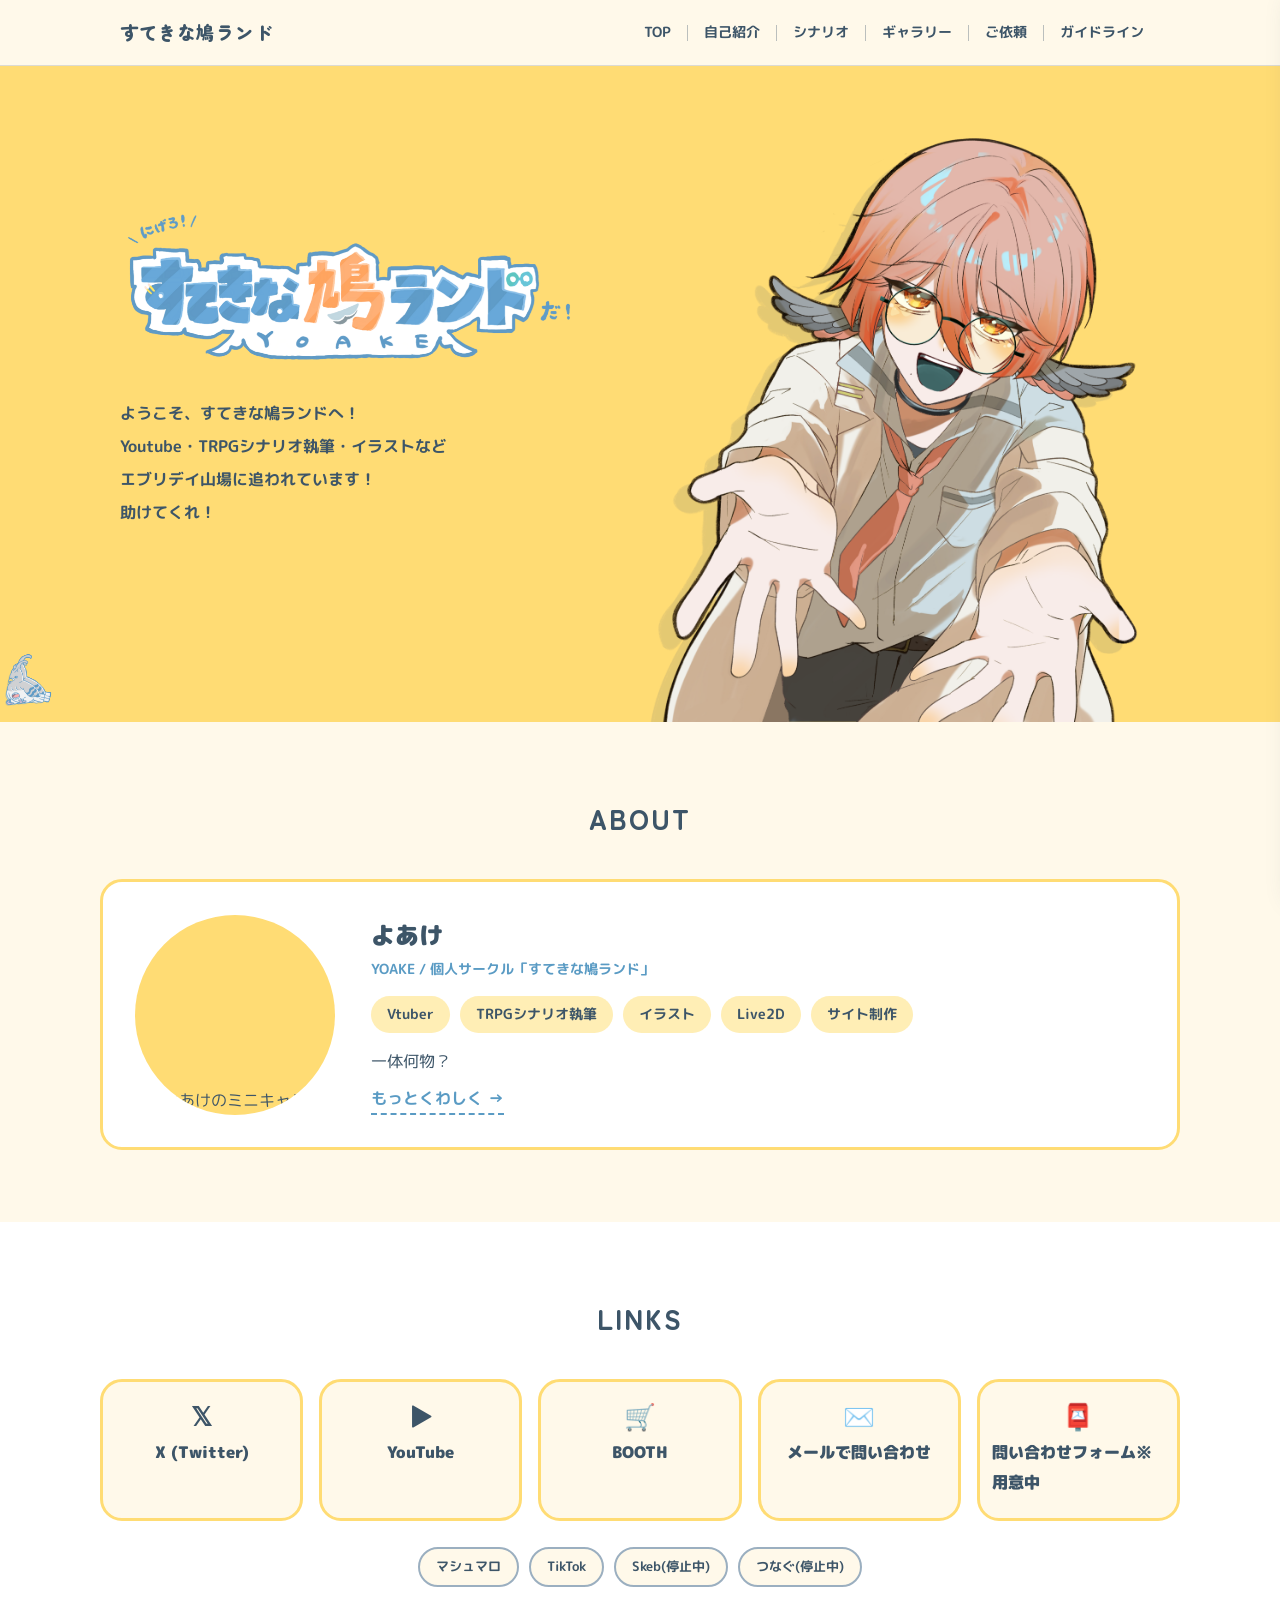
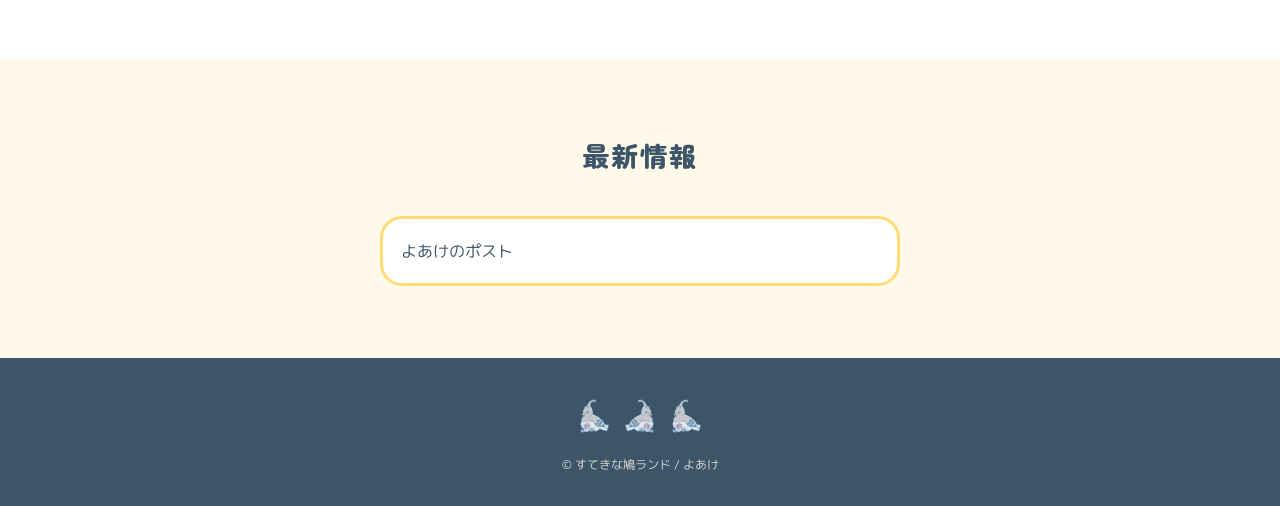
==== index.html @ ca56681b "Update index.html" ====
<!DOCTYPE html>
<html lang="ja">
<head>
<meta charset="UTF-8">
<meta name="viewport" content="width=device-width, initial-scale=1.0">
<title>すてきな鳩ランド | よあけ</title>
<meta name="description" content="よあけの個人サークル「すてきな鳩ランド」。なにかしらの最新情報をお届けしたりしなかったりします。">
<link rel="preconnect" href="https://fonts.googleapis.com">
<link rel="preconnect" href="https://fonts.gstatic.com" crossorigin>
<link href="https://fonts.googleapis.com/css2?family=Zen+Maru+Gothic:wght@500;700;900&family=M+PLUS+Rounded+1c:wght@400;500;700&display=swap" rel="stylesheet">
<style>
:root{
  --yellow:#FFDC74;
  --yellow-light:#FFEEB5;
  --cream:#FFF9EA;
  --blue:#5A9BC4;
  --navy:#3D5568;
  --orange:#F0965A;
  --pigeon:#9BAFC0;
  --white:#FFFFFF;
  --radius:22px;
}
*{margin:0;padding:0;box-sizing:border-box}
html{scroll-behavior:smooth}
body{
  font-family:'M PLUS Rounded 1c','Zen Maru Gothic',sans-serif;
  color:var(--navy);
  background:var(--cream);
  line-height:1.8;
  overflow-x:hidden;
}
h1,h2,h3{font-family:'Zen Maru Gothic',sans-serif}
img{max-width:100%;display:block}
a{color:inherit;text-decoration:none}

/* ===== ヘッダー ===== */
header{
  position:sticky;top:0;z-index:100;
  background:rgba(255,249,234,.95);
  backdrop-filter:blur(8px);
  border-bottom:1px solid rgba(61,85,104,.18);
}
.header-inner{
  max-width:1080px;margin:0 auto;
  display:flex;align-items:center;justify-content:space-between;
  padding:14px 20px;
}
.logo{
  font-family:'Zen Maru Gothic';font-weight:900;font-size:1.15rem;
  letter-spacing:.06em;
}
nav ul{display:flex;list-style:none;align-items:center}
nav li{display:flex;align-items:center}
nav li + li::before{
  content:"";display:block;width:1px;height:16px;
  background:rgba(61,85,104,.35);
}
nav a{
  font-weight:700;font-size:.88rem;
  padding:6px 16px;
  transition:color .2s;
}
nav a:hover,nav a:focus-visible{color:var(--orange)}

/* ハンバーガー(SPのみ表示) */
.menu-btn{
  display:none;
  background:none;border:none;cursor:pointer;
  width:44px;height:44px;position:relative;z-index:210;
}
.menu-btn span{
  display:block;width:24px;height:3px;border-radius:2px;
  background:var(--navy);margin:5px auto;
  transition:transform .25s,opacity .25s;
}
.menu-btn[aria-expanded="true"] span:nth-child(1){transform:translateY(8px) rotate(45deg)}
.menu-btn[aria-expanded="true"] span:nth-child(2){opacity:0}
.menu-btn[aria-expanded="true"] span:nth-child(3){transform:translateY(-8px) rotate(-45deg)}

/* ドロワーメニュー */
.drawer{
  position:fixed;top:0;right:0;z-index:200;
  width:min(84vw,340px);height:100dvh;
  background:var(--white);
  box-shadow:-6px 0 24px rgba(61,85,104,.18);
  transform:translateX(105%);
  transition:transform .3s ease;
  padding:76px 24px 24px;
  overflow-y:auto;
}
.drawer.open{transform:none}
.drawer ul{list-style:none;display:grid;gap:14px}
.drawer a{
  display:block;text-align:center;
  font-weight:900;font-size:1.02rem;
  padding:13px 10px;
  border:3px solid var(--yellow);
  border-radius:999px;
  background:var(--cream);
  transition:background .2s,transform .15s;
}
.drawer a:active{transform:scale(.97)}
.drawer a:hover{background:var(--yellow-light)}
.drawer-overlay{
  position:fixed;inset:0;z-index:150;
  background:rgba(61,85,104,.35);
  opacity:0;pointer-events:none;transition:opacity .3s;
}
.drawer-overlay.show{opacity:1;pointer-events:auto}

/* ===== ヒーロー(MV) ===== */
.hero{
  background:var(--yellow);
  position:relative;
  overflow:hidden;
}
.hero-inner{
  max-width:1080px;margin:0 auto;
  display:grid;grid-template-columns:1fr 1fr;
  align-items:center;gap:12px;
  padding:56px 20px 0;
  min-height:620px;
}
.hero-text{padding-bottom:110px}
.hero-logo img{
  width:100%;max-width:460px;
  animation:fadeUp .9s ease both;
}
.hero-intro{
  margin-top:30px;max-width:420px;
  font-weight:700;font-size:.98rem;line-height:2.1;
  animation:fadeUp .9s .2s ease both;
}
.hero-visual{
  align-self:end;justify-self:center;
  animation:riseUp 1.1s .3s cubic-bezier(.22,.8,.36,1) both;
}
.hero-visual img{
  max-height:600px;width:auto;
  filter:drop-shadow(-14px 10px 0 rgba(61,85,104,.14));
}
@keyframes fadeUp{from{opacity:0;transform:translateY(24px)}to{opacity:1;transform:none}}
@keyframes riseUp{from{opacity:0;transform:translateY(80px)}to{opacity:1;transform:none}}

/* 鳩の行進 */
.parade{
  position:absolute;left:0;bottom:14px;width:100%;
  height:64px;pointer-events:none;
}
.parade .hato{
  position:absolute;bottom:0;width:56px;height:56px;
  background:url('assets/nyaruhato.png') no-repeat center bottom/contain;
  animation:walk 22s linear infinite,bob .5s ease-in-out infinite alternate;
}
.parade .hato:nth-child(2){animation-delay:-3.5s,.12s;width:48px;height:48px}
.parade .hato:nth-child(3){animation-delay:-7s,.24s}
.parade .hato:nth-child(4){animation-delay:-10.5s,.05s;width:44px;height:44px}
.parade .hato:nth-child(5){animation-delay:-14s,.3s}
.parade .hato:nth-child(6){animation-delay:-17.5s,.18s;width:50px;height:50px}
@keyframes walk{from{left:-8%}to{left:104%}}
@keyframes bob{from{transform:translateY(0) scaleX(-1)}to{transform:translateY(-6px) scaleX(-1)}}

/* ===== セクション共通 ===== */
section{padding:72px 20px}
.inner{max-width:1080px;margin:0 auto}
.sec-title{
  font-size:1.7rem;font-weight:900;text-align:center;margin-bottom:36px;
  letter-spacing:.08em;
}
.reveal{opacity:0;transform:translateY(28px);transition:opacity .7s ease,transform .7s ease}
.reveal.on{opacity:1;transform:none}

/* ===== ABOUT ===== */
.about-grid{
  display:grid;grid-template-columns:auto 1fr;gap:36px;align-items:center;
  background:var(--white);border-radius:var(--radius);
  border:3px solid var(--yellow);padding:32px;
}
.about-icon{
  width:200px;height:200px;border-radius:50%;
  background:var(--yellow);
  overflow:hidden;display:flex;align-items:flex-end;justify-content:center;
}
.about-icon img{
  width:88%;height:auto;
}
.about-name{font-size:1.5rem;font-weight:900;margin-bottom:6px}
.about-name span{font-size:.85rem;font-weight:700;color:var(--blue);display:block}
.badges{display:flex;flex-wrap:wrap;gap:10px;margin:14px 0}
.badge{
  background:var(--yellow-light);border-radius:999px;
  padding:6px 16px;font-weight:700;font-size:.88rem;
}
.about-more{
  display:inline-block;margin-top:8px;font-weight:700;color:var(--blue);
  border-bottom:2px dashed var(--blue);
}

/* ===== LINKS ===== */
.links{background:var(--white)}
.link-grid{
  display:grid;grid-template-columns:repeat(auto-fit,minmax(180px,1fr));
  gap:16px;
}
.link-btn{
  display:flex;flex-direction:column;align-items:center;gap:8px;
  background:var(--cream);border:3px solid var(--yellow);
  border-radius:var(--radius);padding:22px 12px;
  font-weight:900;font-size:1.02rem;
  transition:transform .18s ease,box-shadow .18s ease,background .18s;
  position:relative;
}
.link-btn .icon{font-size:1.6rem;line-height:1}
.link-btn:hover,.link-btn:focus-visible{
  transform:translateY(-6px);
  background:var(--yellow-light);
  box-shadow:0 8px 0 rgba(240,150,90,.35);
}
.link-btn::after{
  content:"";position:absolute;top:-26px;right:8px;width:36px;height:36px;
  background:url('assets/nyaruhato.png') no-repeat center bottom/contain;
  opacity:0;transform:translateY(8px);
  transition:opacity .18s,transform .18s;
}
.link-btn:hover::after{opacity:1;transform:translateY(0)}
.sub-links{
  margin-top:26px;display:flex;flex-wrap:wrap;gap:10px;justify-content:center;
}
.sub-links a,.sub-links span{
  font-size:.82rem;font-weight:700;color:var(--navy);
  background:var(--cream);border-radius:999px;padding:6px 16px;
  border:2px solid var(--pigeon);
}
.sub-links a:hover{background:var(--yellow-light)}
.sub-links .paused{opacity:.55}

/* ===== X TIMELINE ===== */
.timeline-wrap{
  max-width:520px;margin:0 auto;
  background:var(--white);border:3px solid var(--yellow);
  border-radius:var(--radius);padding:18px;
}

/* ===== フッター ===== */
footer{
  background:var(--navy);color:var(--cream);
  padding:40px 20px 28px;text-align:center;
}
.foot-hatos{display:flex;justify-content:center;gap:14px;margin-bottom:14px}
.foot-hatos img{width:32px;opacity:.92}
.foot-hatos img:nth-child(even){transform:scaleX(-1)}
footer small{font-size:.78rem;opacity:.8}

/* ===== レスポンシブ(SP) ===== */
@media(max-width:760px){
  nav{display:none}
  .menu-btn{display:block}
  .hero-inner{
    grid-template-columns:1fr;
    padding:36px 20px 0;
    min-height:auto;gap:0;
  }
  .hero-text{padding-bottom:0}
  .hero-logo img{max-width:340px;margin:0 auto}
  .hero-intro{margin:22px auto 26px;font-size:.92rem}
  .hero-visual{padding-bottom:70px}
  .hero-visual img{max-height:440px}
  .parade{bottom:8px;height:52px}
  .parade .hato{width:44px;height:44px}
  .about-grid{grid-template-columns:1fr;text-align:center;justify-items:center;padding:26px 18px}
  .about-icon{width:160px;height:160px}
}
@media(prefers-reduced-motion:reduce){
  *,*::before,*::after{animation:none!important;transition:none!important}
  .reveal{opacity:1;transform:none}
  .drawer{transition:none}
}
</style>
</head>
<body>

<header>
  <div class="header-inner">
    <a class="logo" href="index.html">すてきな鳩ランド</a>
    <nav aria-label="メインメニュー">
      <ul>
        <li><a href="index.html">TOP</a></li>
        <li><a href="personal.html">自己紹介</a></li>
        <li><a href="scenario.html">シナリオ</a></li>
        <li><a href="gallery.html">ギャラリー</a></li>
        <li><a href="request.html">ご依頼</a></li>
        <li><a href="guideline.html">ガイドライン</a></li>
      </ul>
    </nav>
    <button class="menu-btn" aria-expanded="false" aria-controls="drawer" aria-label="メニューを開く">
      <span></span><span></span><span></span>
    </button>
  </div>
</header>

<div class="drawer-overlay" id="drawerOverlay"></div>
<div class="drawer" id="drawer" aria-label="メニュー">
  <ul>
    <li><a href="index.html">TOP</a></li>
    <li><a href="personal.html">自己紹介</a></li>
    <li><a href="scenario.html">シナリオ</a></li>
    <li><a href="gallery.html">ギャラリー</a></li>
    <li><a href="request.html">ご依頼</a></li>
    <li><a href="guideline.html">ガイドライン</a></li>
  </ul>
</div>

<div class="hero">
  <div class="hero-inner">
    <div class="hero-text">
      <div class="hero-logo">
        <img src="assets/rogo.png" alt="にげろ!すてきな鳩ランドだ! YOAKE">
      </div>
      <p class="hero-intro">
        ようこそ、すてきな鳩ランドへ！<br>
        Youtube・TRPGシナリオ執筆・イラストなど<br>
        エブリデイ山場に追われています！<br>
        助けてくれ！
      </p>
    </div>
    <div class="hero-visual">
      <img src="assets/visual.png" alt="よあけ">
    </div>
  </div>
  <div class="parade" aria-hidden="true">
    <div class="hato"></div><div class="hato"></div><div class="hato"></div>
    <div class="hato"></div><div class="hato"></div><div class="hato"></div>
  </div>
</div>

<section id="about">
  <div class="inner">
    <h2 class="sec-title">ABOUT</h2>
    <div class="about-grid reveal">
      <div class="about-icon">
        <img src="assets/yoakemini.png" alt="よあけのミニキャラ">
      </div>
      <div>
        <p class="about-name">よあけ<span>YOAKE / 個人サークル「すてきな鳩ランド」</span></p>
        <div class="badges">
          <span class="badge">Vtuber</span>
          <span class="badge">TRPGシナリオ執筆</span>
          <span class="badge">イラスト</span>
          <span class="badge">Live2D</span>
          <span class="badge">サイト制作</span>
        </div>
        <p>一体何物？</p>
        <a class="about-more" href="personal.html">もっとくわしく →</a>
      </div>
    </div>
  </div>
</section>

<section class="links" id="links">
  <div class="inner">
    <h2 class="sec-title">LINKS</h2>
    <div class="link-grid reveal">
      <a class="link-btn" href="https://x.com/yoake1192" target="_blank" rel="noopener"><span class="icon">𝕏</span>X (Twitter)</a>
      <a class="link-btn" href="https://www.youtube.com/@yoake3396" target="_blank" rel="noopener"><span class="icon">▶️</span>YouTube</a>
      <a class="link-btn" href="https://yoake01.booth.pm/" target="_blank" rel="noopener"><span class="icon">🛒</span>BOOTH</a>
      <a class="link-btn" href="mailto:hatohato1225@gmail.com"><span class="icon">✉️</span>メールで問い合わせ</a>
      <a class="link-btn" href="#"><span class="icon">📮</span>問い合わせフォーム※用意中</a>
    </div>
    <div class="sub-links reveal">
      <a href="https://marshmallow-qa.com/yoake1192" target="_blank" rel="noopener">マシュマロ</a>
      <a href="https://www.tiktok.com/@yoake1192" target="_blank" rel="noopener">TikTok</a>
      <a href="https://skeb.jp/@yoake3396" target="_blank" rel="noopener">Skeb(停止中)</a>
      <a href="https://tsunagu.cloud/products/73121" target="_blank" rel="noopener">つなぐ(停止中)</a>
    </div>
  </div>
</section>

<section id="timeline">
  <div class="inner">
    <h2 class="sec-title">最新情報</h2>
    <div class="timeline-wrap reveal">
      <a class="twitter-timeline" data-height="500" data-chrome="noheader nofooter"
         href="https://twitter.com/yoake1192">よあけのポスト</a>
      <script async src="https://platform.twitter.com/widgets.js" charset="utf-8"></script>
    </div>
  </div>
</section>

<footer>
  <div class="foot-hatos" aria-hidden="true">
    <img src="assets/nyaruhato.png" alt=""><img src="assets/nyaruhato.png" alt=""><img src="assets/nyaruhato.png" alt="">
  </div>
  <small>© すてきな鳩ランド / よあけ</small>
</footer>

<script>
// スクロールでふわっと表示
const io = new IntersectionObserver(es=>{
  es.forEach(e=>{ if(e.isIntersecting){ e.target.classList.add('on'); io.unobserve(e.target);} });
},{threshold:.15});
document.querySelectorAll('.reveal').forEach(el=>io.observe(el));

// ハンバーガーメニュー
const btn = document.querySelector('.menu-btn');
const drawer = document.getElementById('drawer');
const overlay = document.getElementById('drawerOverlay');
function toggleMenu(open){
  btn.setAttribute('aria-expanded', open);
  btn.setAttribute('aria-label', open ? 'メニューを閉じる' : 'メニューを開く');
  drawer.classList.toggle('open', open);
  overlay.classList.toggle('show', open);
}
btn.addEventListener('click', ()=> toggleMenu(btn.getAttribute('aria-expanded')!=='true'));
overlay.addEventListener('click', ()=> toggleMenu(false));
drawer.querySelectorAll('a').forEach(a=> a.addEventListener('click', ()=> toggleMenu(false)));
</script>
</body>
</html>
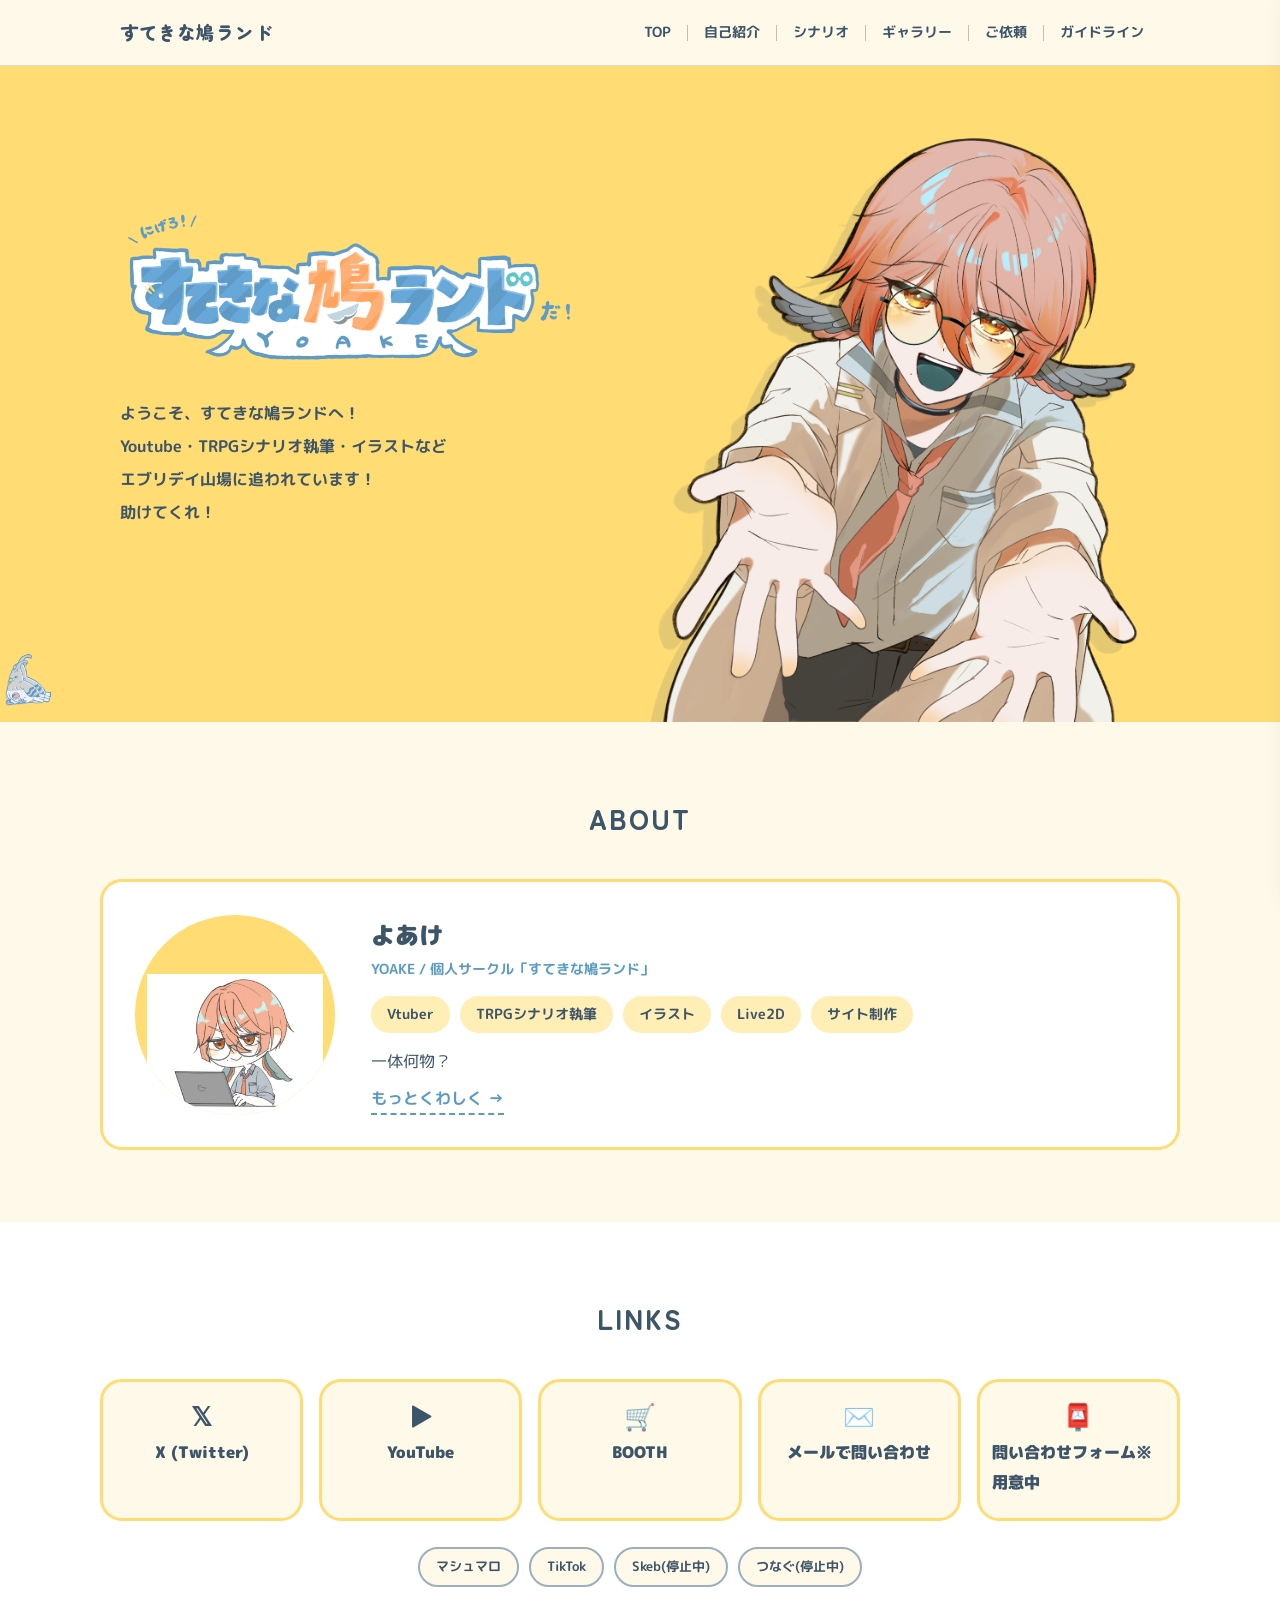
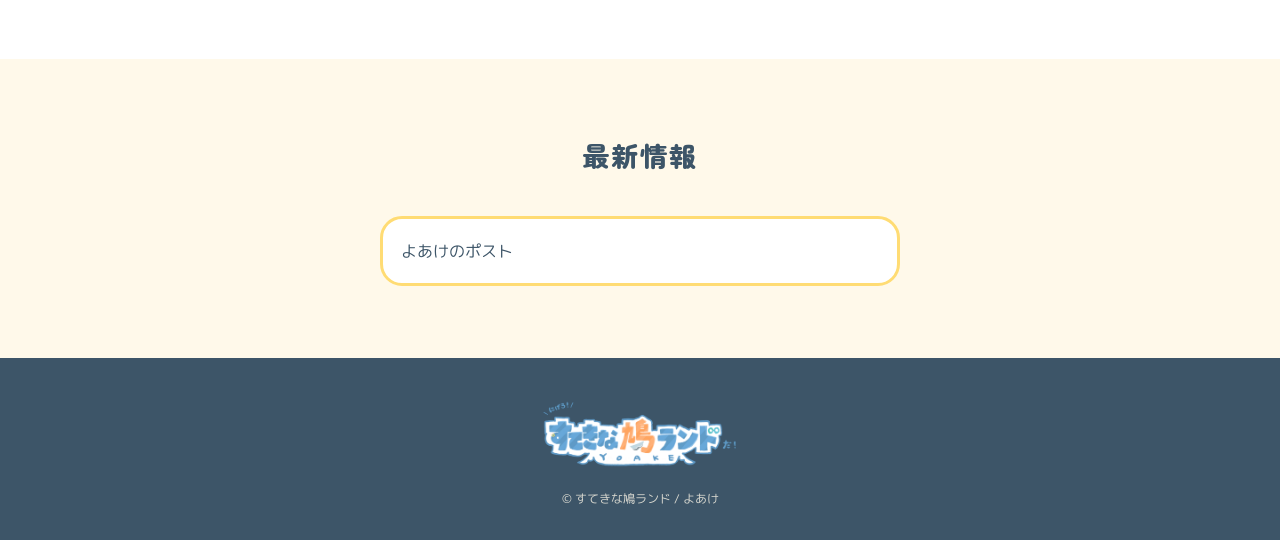
==== commit b07ff13e: "Update index.html" ====
--- a/index.html
+++ b/index.html
@@ -246,9 +246,8 @@
   background:var(--navy);color:var(--cream);
   padding:40px 20px 28px;text-align:center;
 }
-.foot-hatos{display:flex;justify-content:center;gap:14px;margin-bottom:14px}
-.foot-hatos img{width:32px;opacity:.92}
-.foot-hatos img:nth-child(even){transform:scaleX(-1)}
+.foot-logo{display:flex;justify-content:center;margin-bottom:14px}
+.foot-logo img{width:200px}
 footer small{font-size:.78rem;opacity:.8}
 
 /* ===== レスポンシブ(SP) ===== */
@@ -338,7 +337,7 @@
     <h2 class="sec-title">ABOUT</h2>
     <div class="about-grid reveal">
       <div class="about-icon">
-        <img src="assets/yoakemini.png" alt="よあけのミニキャラ">
+        <img src="assets/preview.webp" alt="よあけのミニキャラ">
       </div>
       <div>
         <p class="about-name">よあけ<span>YOAKE / 個人サークル「すてきな鳩ランド」</span></p>
@@ -387,8 +386,8 @@
 </section>
 
 <footer>
-  <div class="foot-hatos" aria-hidden="true">
-    <img src="assets/nyaruhato.png" alt=""><img src="assets/nyaruhato.png" alt=""><img src="assets/nyaruhato.png" alt="">
+  <div class="foot-logo">
+    <img src="assets/rogo.png" alt="すてきな鳩ランド">
   </div>
   <small>© すてきな鳩ランド / よあけ</small>
 </footer>
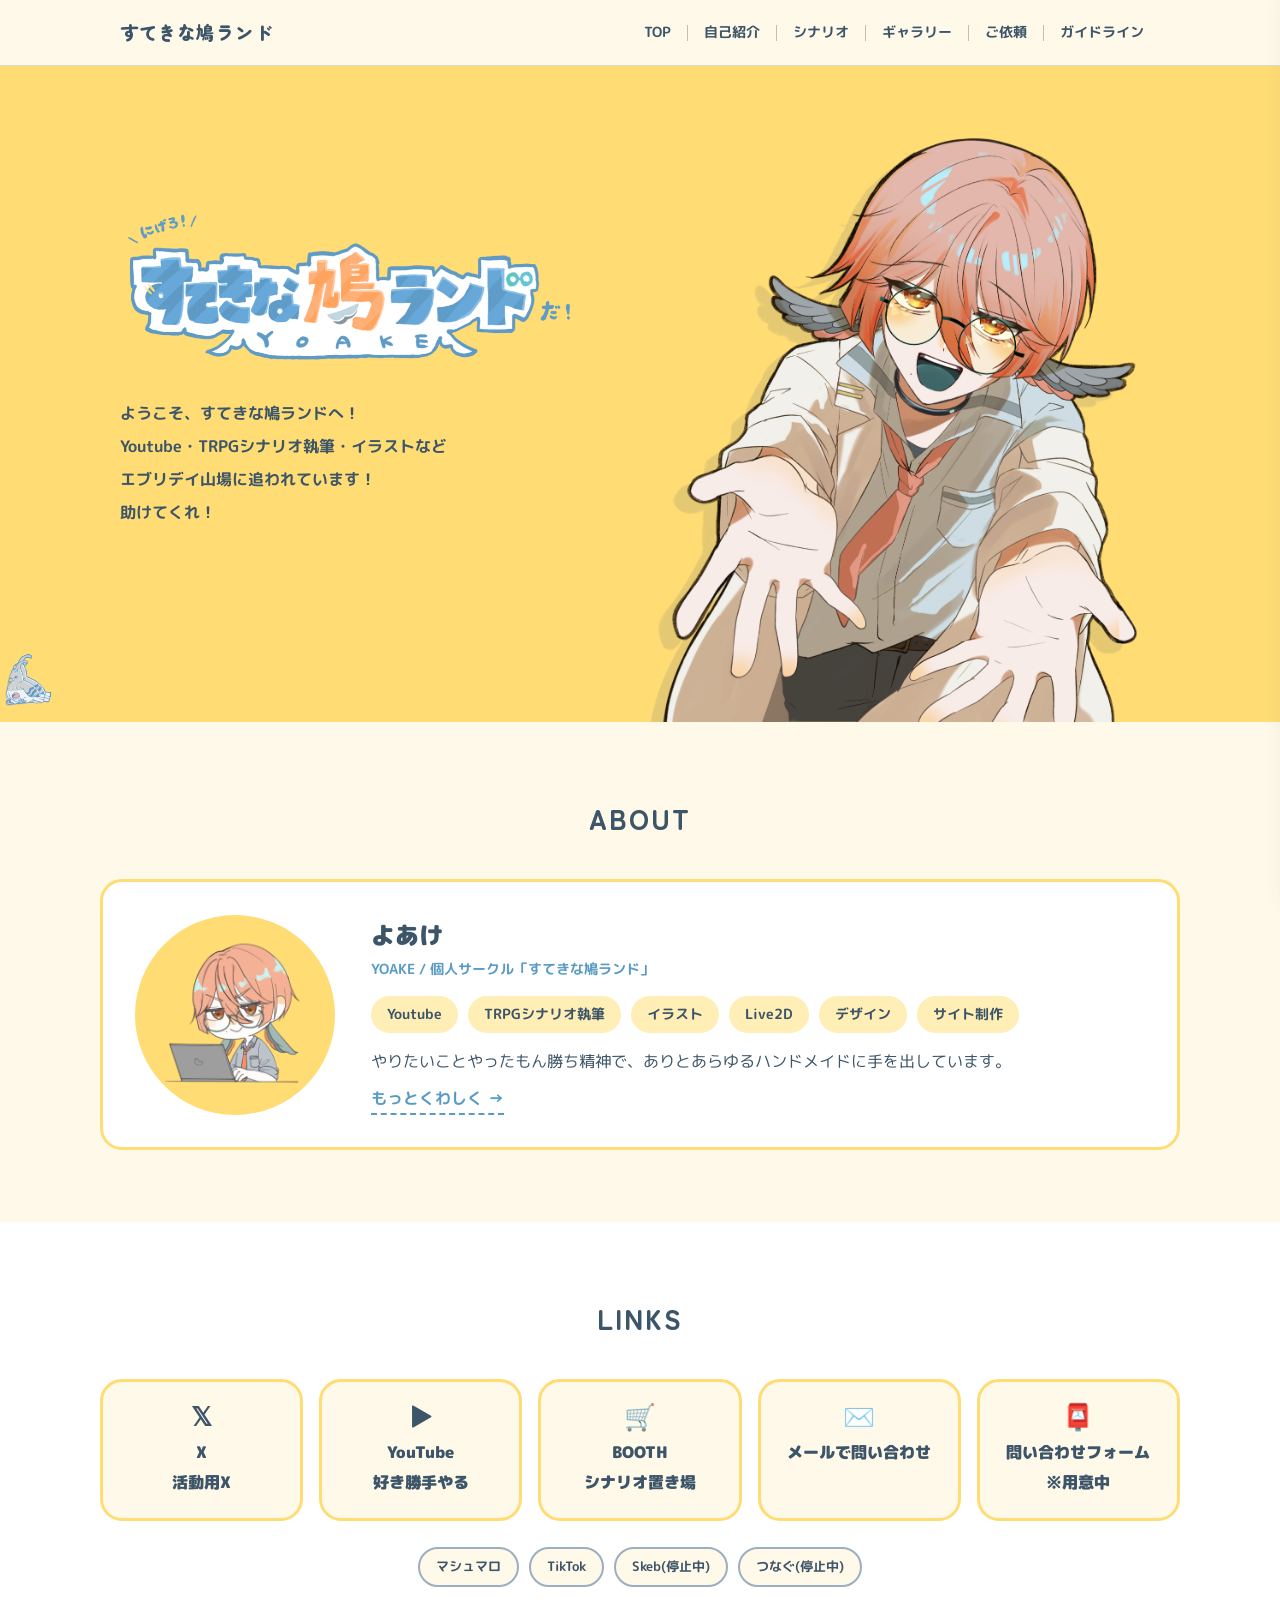
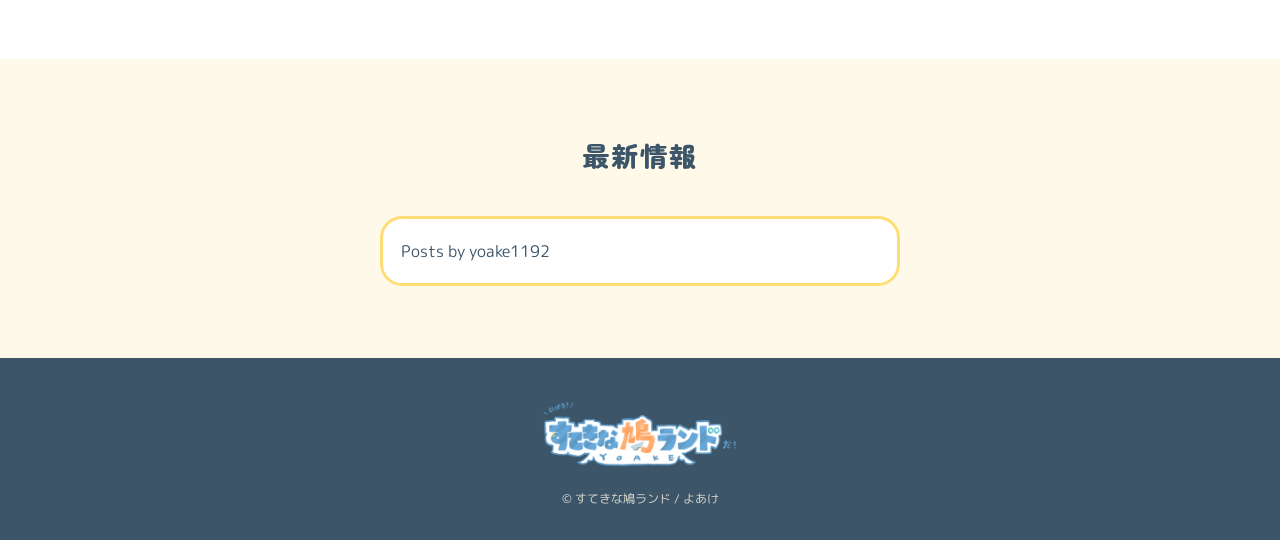
==== commit fc59daa0: "Add files via upload" ====
--- a/index.html
+++ b/index.html
@@ -179,10 +179,10 @@
 .about-icon{
   width:200px;height:200px;border-radius:50%;
   background:var(--yellow);
-  overflow:hidden;display:flex;align-items:flex-end;justify-content:center;
+  overflow:hidden;display:flex;align-items:center;justify-content:center;
 }
 .about-icon img{
-  width:88%;height:auto;
+  width:96%;height:auto;
 }
 .about-name{font-size:1.5rem;font-weight:900;margin-bottom:6px}
 .about-name span{font-size:.85rem;font-weight:700;color:var(--blue);display:block}
@@ -209,6 +209,7 @@
   font-weight:900;font-size:1.02rem;
   transition:transform .18s ease,box-shadow .18s ease,background .18s;
   position:relative;
+  text-align: center;
 }
 .link-btn .icon{font-size:1.6rem;line-height:1}
 .link-btn:hover,.link-btn:focus-visible{
@@ -337,18 +338,19 @@
     <h2 class="sec-title">ABOUT</h2>
     <div class="about-grid reveal">
       <div class="about-icon">
-        <img src="assets/preview.webp" alt="よあけのミニキャラ">
+        <img src="assets/yoakemini.png" alt="よあけのミニキャラ">
       </div>
       <div>
         <p class="about-name">よあけ<span>YOAKE / 個人サークル「すてきな鳩ランド」</span></p>
         <div class="badges">
-          <span class="badge">Vtuber</span>
+          <span class="badge">Youtube</span>
           <span class="badge">TRPGシナリオ執筆</span>
           <span class="badge">イラスト</span>
           <span class="badge">Live2D</span>
+          <span class="badge">デザイン</span>
           <span class="badge">サイト制作</span>
         </div>
-        <p>一体何物？</p>
+        <p>やりたいことやったもん勝ち精神で、ありとあらゆるハンドメイドに手を出しています。</p>
         <a class="about-more" href="personal.html">もっとくわしく →</a>
       </div>
     </div>
@@ -359,11 +361,11 @@
   <div class="inner">
     <h2 class="sec-title">LINKS</h2>
     <div class="link-grid reveal">
-      <a class="link-btn" href="https://x.com/yoake1192" target="_blank" rel="noopener"><span class="icon">𝕏</span>X (Twitter)</a>
-      <a class="link-btn" href="https://www.youtube.com/@yoake3396" target="_blank" rel="noopener"><span class="icon">▶️</span>YouTube</a>
-      <a class="link-btn" href="https://yoake01.booth.pm/" target="_blank" rel="noopener"><span class="icon">🛒</span>BOOTH</a>
-      <a class="link-btn" href="mailto:hatohato1225@gmail.com"><span class="icon">✉️</span>メールで問い合わせ</a>
-      <a class="link-btn" href="#"><span class="icon">📮</span>問い合わせフォーム※用意中</a>
+      <a class="link-btn" href="https://x.com/yoake1192" target="_blank" rel="noopener"><span class="icon">𝕏</span>X<br>活動用X</a>
+      <a class="link-btn" href="https://www.youtube.com/@yoake3396" target="_blank" rel="noopener"><span class="icon">▶️</span>YouTube<br>好き勝手やる</a>
+      <a class="link-btn" href="https://yoake01.booth.pm/" target="_blank" rel="noopener"><span class="icon">🛒</span>BOOTH<br>シナリオ置き場</a>
+      <a class="link-btn" href="mailto:hatohato1225@gmail.com"><span class="icon">✉️</span>メールで問い合わせ<br></a>
+      <a class="link-btn" href="#"><span class="icon">📮</span>問い合わせフォーム<br>※用意中</a>
     </div>
     <div class="sub-links reveal">
       <a href="https://marshmallow-qa.com/yoake1192" target="_blank" rel="noopener">マシュマロ</a>
@@ -378,8 +380,8 @@
   <div class="inner">
     <h2 class="sec-title">最新情報</h2>
     <div class="timeline-wrap reveal">
-      <a class="twitter-timeline" data-height="500" data-chrome="noheader nofooter"
-         href="https://twitter.com/yoake1192">よあけのポスト</a>
+      <a class="twitter-timeline" href="https://x.com/yoake1192?ref_src=twsrc%5Etfw">Posts by yoake1192</a> 
+      <script async src="https://platform.x.com/widgets.js" charset="utf-8"></script>
       <script async src="https://platform.twitter.com/widgets.js" charset="utf-8"></script>
     </div>
   </div>
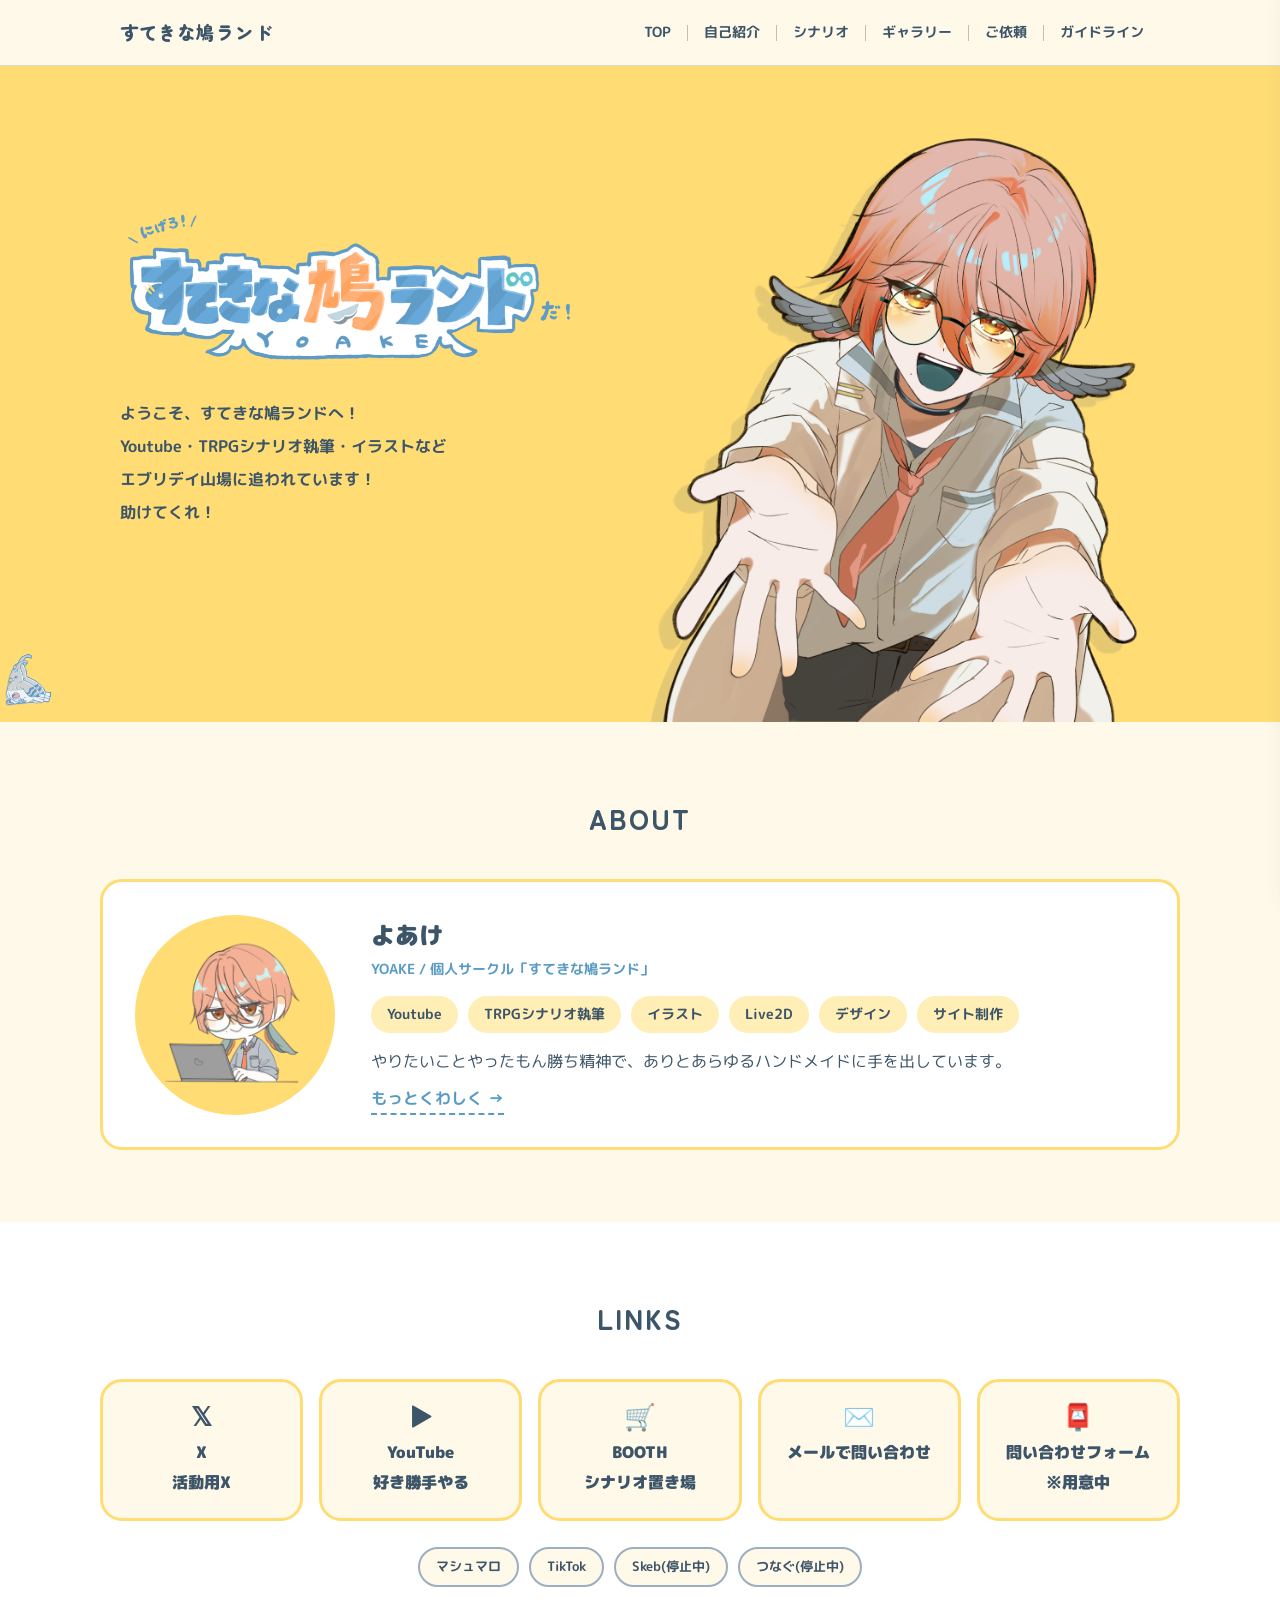
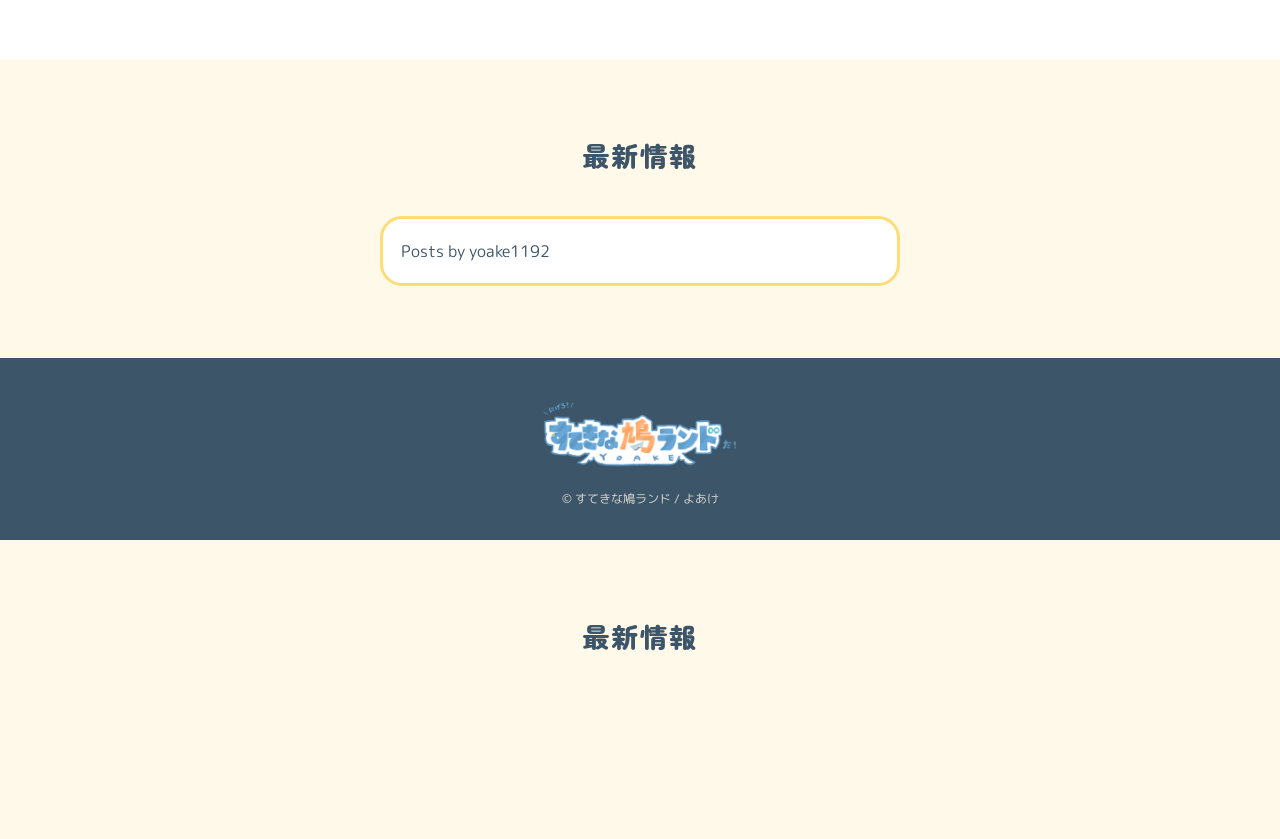
==== commit cb4df630: "Add files via upload" ====
--- a/index.html
+++ b/index.html
@@ -382,7 +382,6 @@
     <div class="timeline-wrap reveal">
       <a class="twitter-timeline" href="https://x.com/yoake1192?ref_src=twsrc%5Etfw">Posts by yoake1192</a> 
       <script async src="https://platform.x.com/widgets.js" charset="utf-8"></script>
-      <script async src="https://platform.twitter.com/widgets.js" charset="utf-8"></script>
     </div>
   </div>
 </section>
@@ -416,4 +415,13 @@
 drawer.querySelectorAll('a').forEach(a=> a.addEventListener('click', ()=> toggleMenu(false)));
 </script>
 </body>
+<section id="timeline">
+  <div class="inner">
+    <h2 class="sec-title">最新情報</h2>
+    <div class="timeline-wrap reveal">
+      <a class="twitter-timeline" href="https://x.com/yoake1192?ref_src=twsrc%5Etfw">Posts by yoake1192</a> 
+      <script async src="https://platform.x.com/widgets.js" charset="utf-8"></script>
+    </div>
+  </div>
+</section>
 </html>
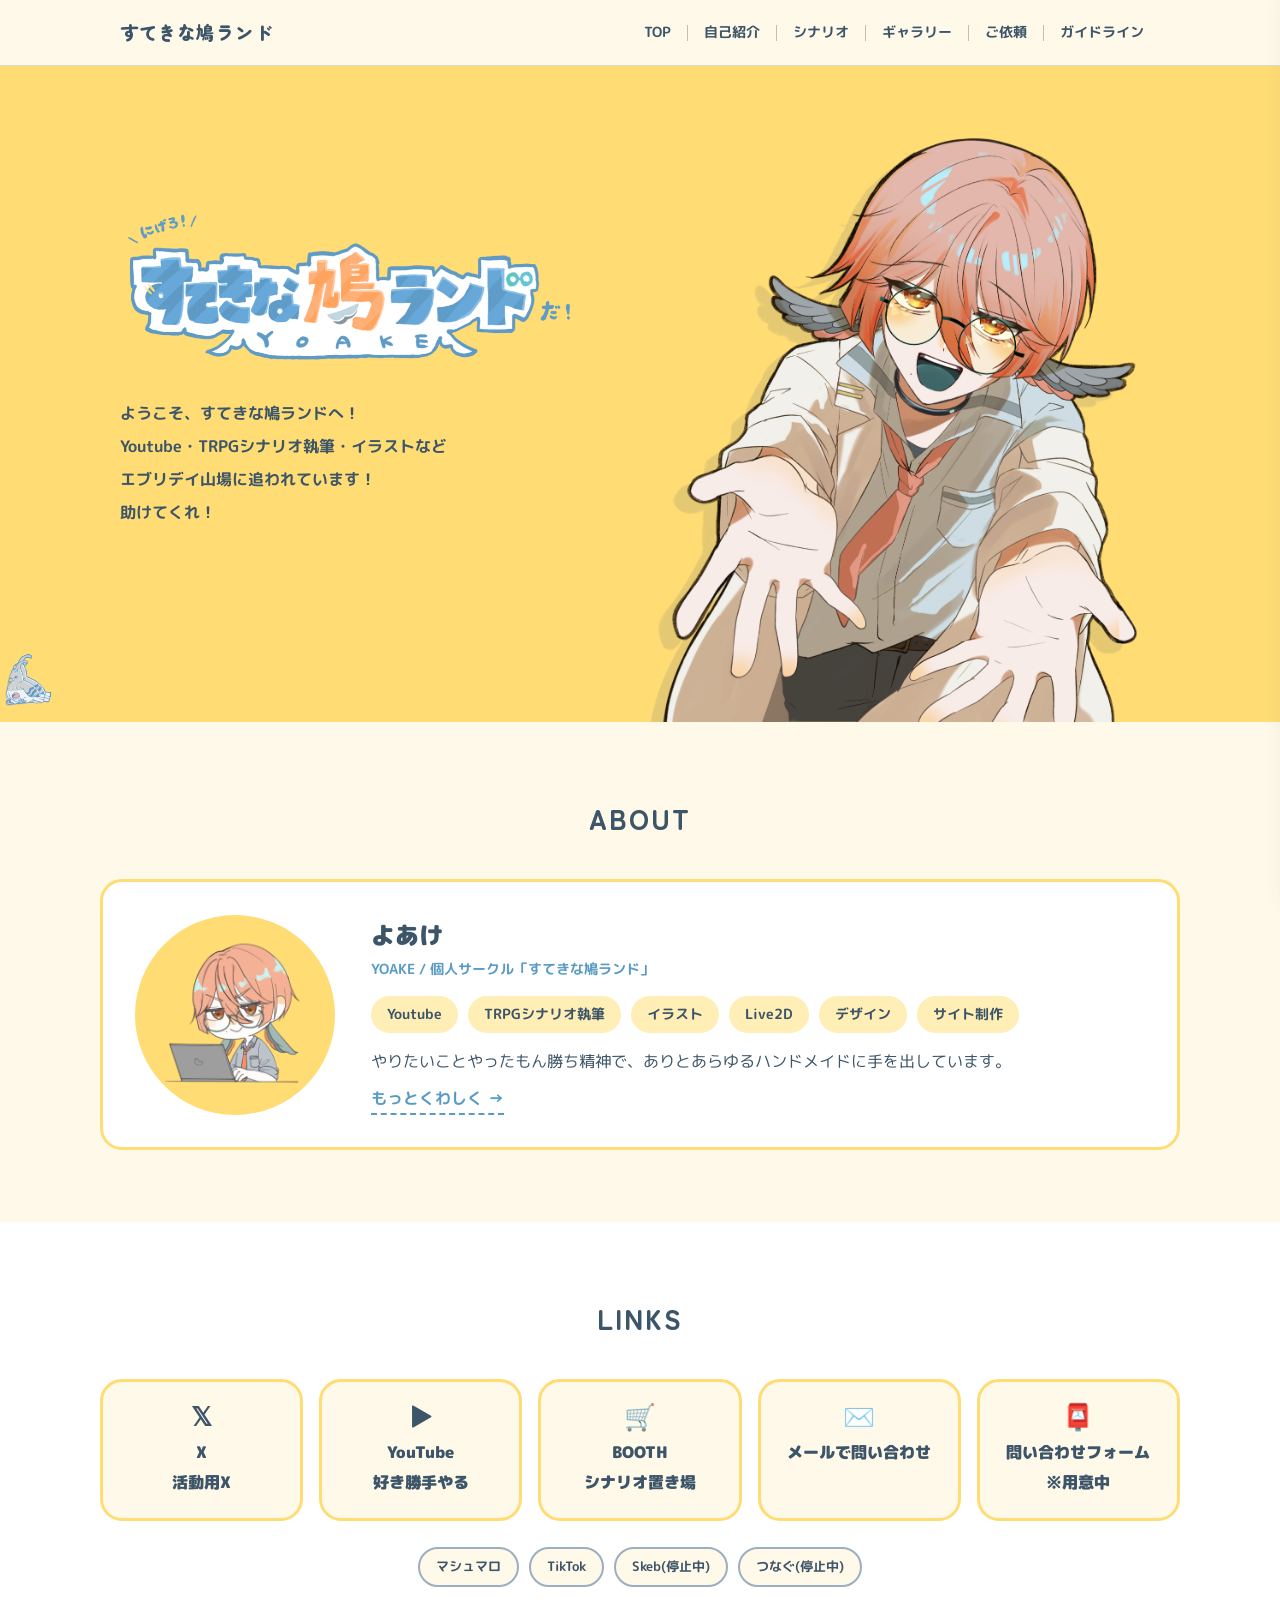
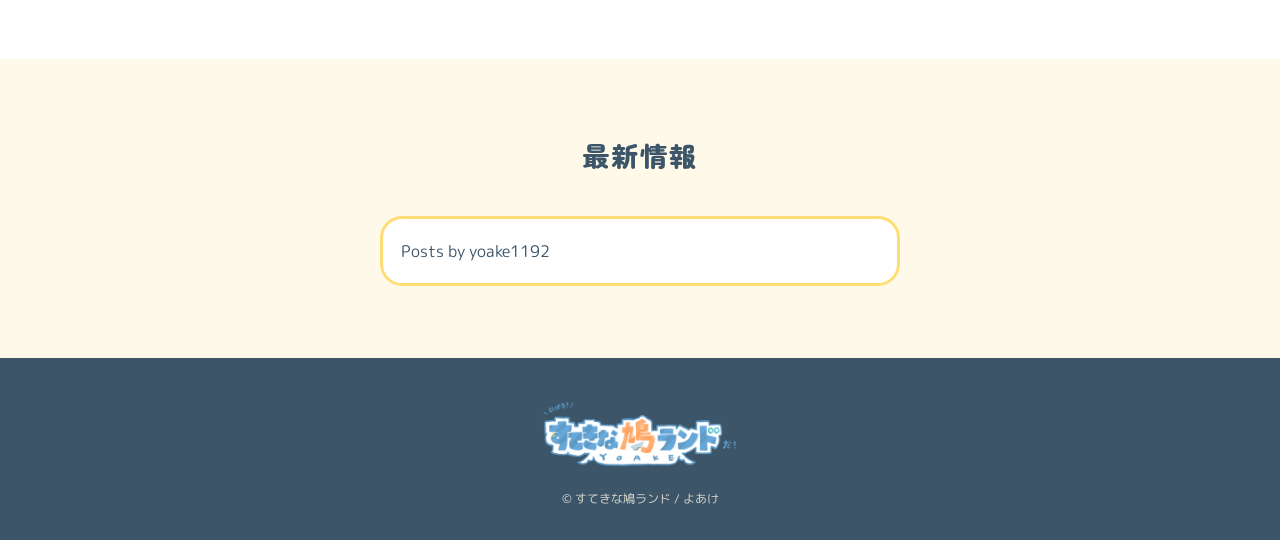
==== commit a461d6ed: "Add files via upload" ====
--- a/index.html
+++ b/index.html
@@ -415,13 +415,4 @@
 drawer.querySelectorAll('a').forEach(a=> a.addEventListener('click', ()=> toggleMenu(false)));
 </script>
 </body>
-<section id="timeline">
-  <div class="inner">
-    <h2 class="sec-title">最新情報</h2>
-    <div class="timeline-wrap reveal">
-      <a class="twitter-timeline" href="https://x.com/yoake1192?ref_src=twsrc%5Etfw">Posts by yoake1192</a> 
-      <script async src="https://platform.x.com/widgets.js" charset="utf-8"></script>
-    </div>
-  </div>
-</section>
 </html>
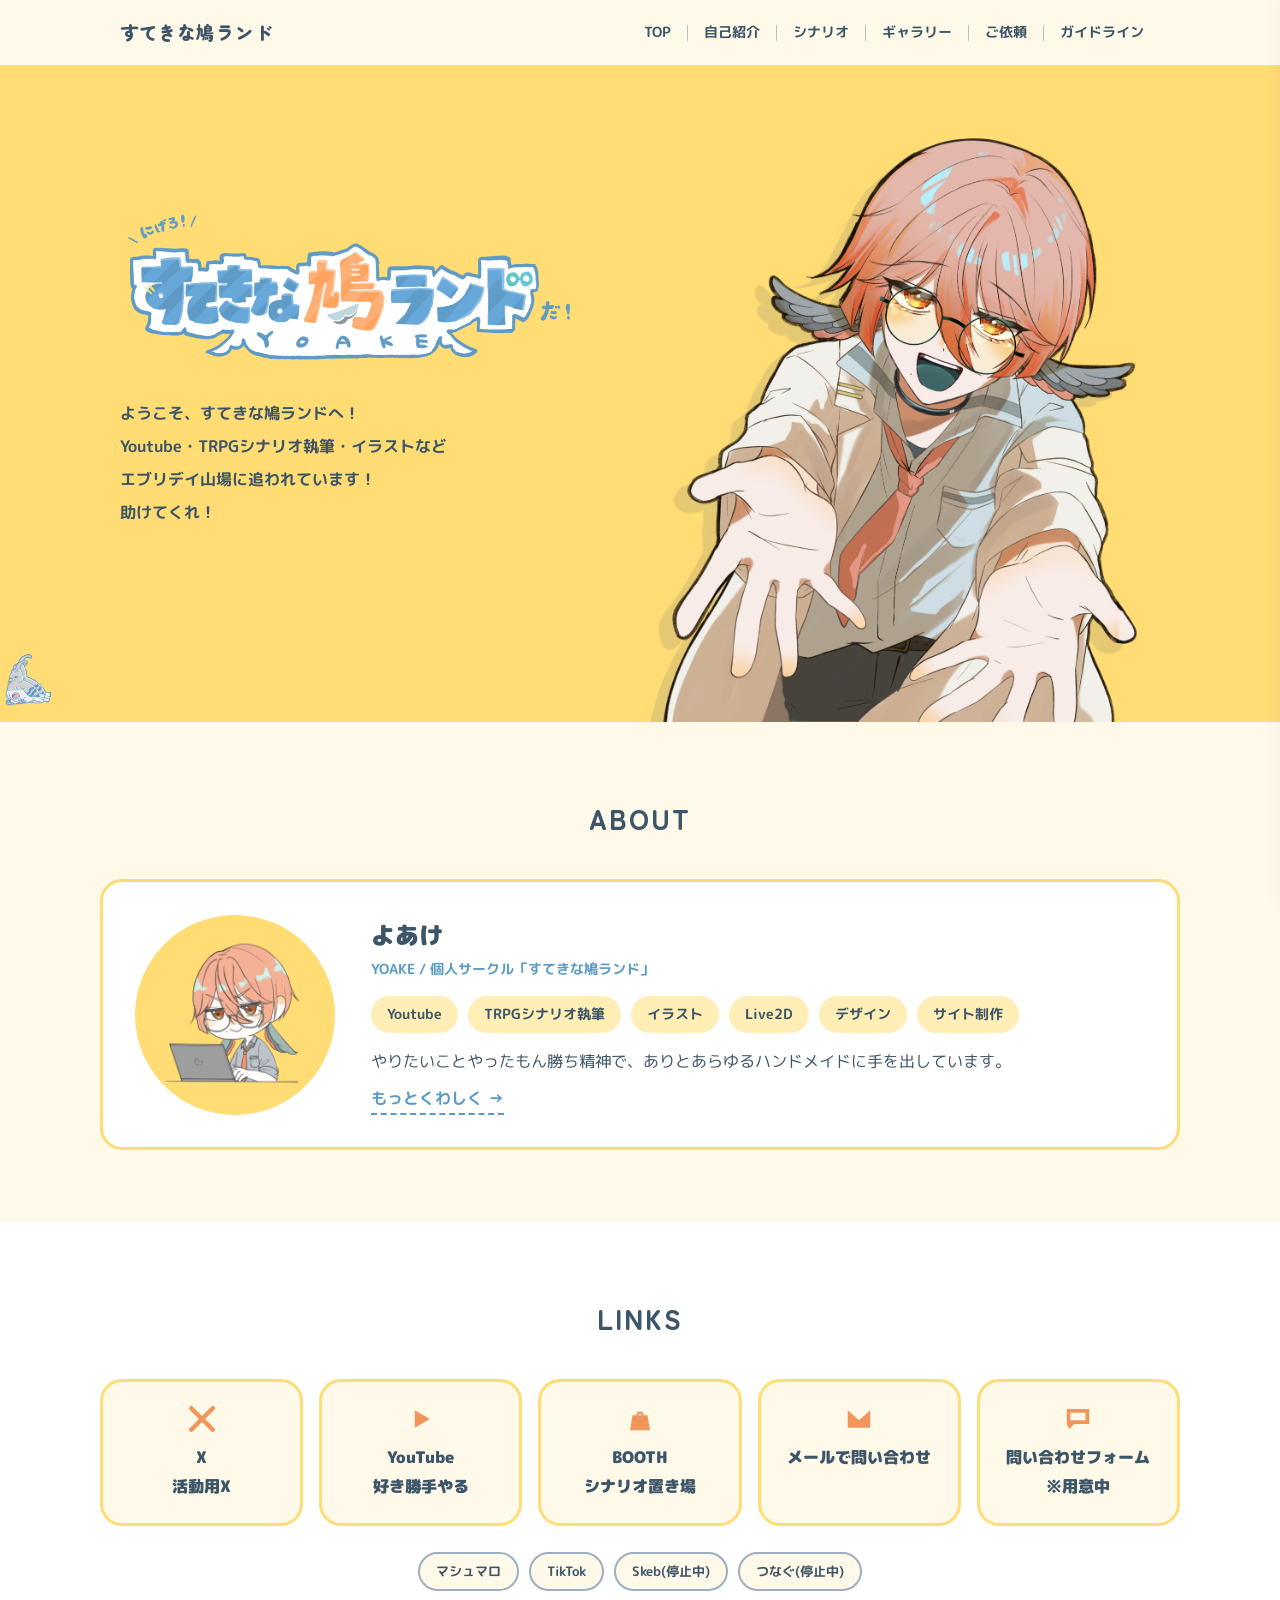
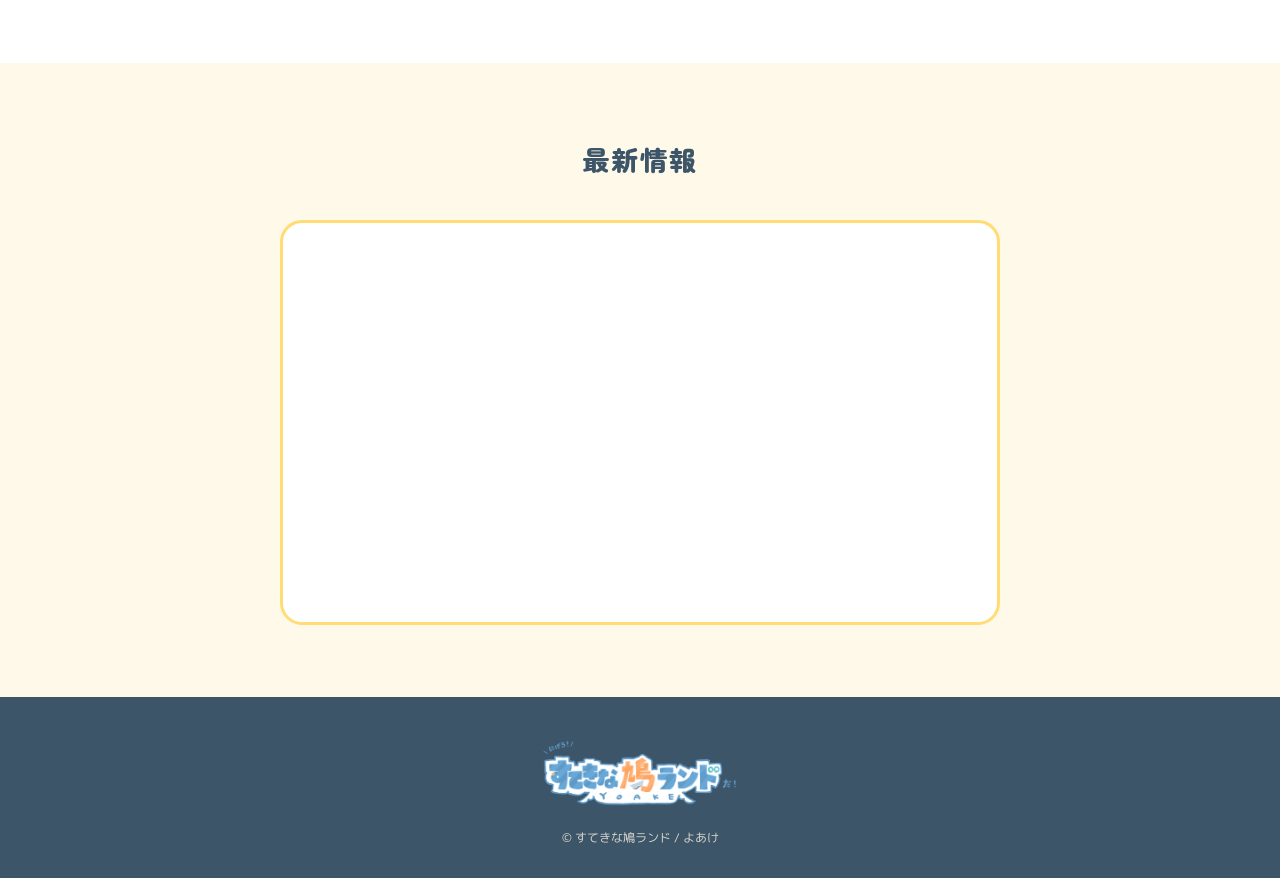
==== commit 63627553: "Add files via upload" ====
--- a/index.html
+++ b/index.html
@@ -1,320 +1,55 @@
 <!DOCTYPE html>
 <html lang="ja">
 <head>
+<!-- Google tag (gtag.js) -->
+<script async src="https://www.googletagmanager.com/gtag/js?id=G-J5Y5CZN63W"></script>
+<script>
+  window.dataLayer = window.dataLayer || [];
+  function gtag(){dataLayer.push(arguments);}
+  gtag('js', new Date());
+  gtag('config', 'G-J5Y5CZN63W');
+</script>
 <meta charset="UTF-8">
 <meta name="viewport" content="width=device-width, initial-scale=1.0">
 <title>すてきな鳩ランド | よあけ</title>
 <meta name="description" content="よあけの個人サークル「すてきな鳩ランド」。なにかしらの最新情報をお届けしたりしなかったりします。">
+<link rel="icon" type="image/png" href="assets/images/common/nyaruhato.png">
+<meta property="og:type" content="website">
+<meta property="og:url" content="https://yoake1192.github.io/sutekinahatoland/">
+<meta property="og:title" content="すてきな鳩ランド | よあけ">
+<meta property="og:description" content="よあけの個人サークル「すてきな鳩ランド」。なにかしらの最新情報をお届けしたりしなかったりします。">
+<meta property="og:image" content="https://yoake1192.github.io/sutekinahatoland/assets/images/common/mv-ogp.jpg">
+<meta name="twitter:card" content="summary_large_image">
 <link rel="preconnect" href="https://fonts.googleapis.com">
 <link rel="preconnect" href="https://fonts.gstatic.com" crossorigin>
 <link href="https://fonts.googleapis.com/css2?family=Zen+Maru+Gothic:wght@500;700;900&family=M+PLUS+Rounded+1c:wght@400;500;700&display=swap" rel="stylesheet">
-<style>
-:root{
-  --yellow:#FFDC74;
-  --yellow-light:#FFEEB5;
-  --cream:#FFF9EA;
-  --blue:#5A9BC4;
-  --navy:#3D5568;
-  --orange:#F0965A;
-  --pigeon:#9BAFC0;
-  --white:#FFFFFF;
-  --radius:22px;
-}
-*{margin:0;padding:0;box-sizing:border-box}
-html{scroll-behavior:smooth}
-body{
-  font-family:'M PLUS Rounded 1c','Zen Maru Gothic',sans-serif;
-  color:var(--navy);
-  background:var(--cream);
-  line-height:1.8;
-  overflow-x:hidden;
-}
-h1,h2,h3{font-family:'Zen Maru Gothic',sans-serif}
-img{max-width:100%;display:block}
-a{color:inherit;text-decoration:none}
+<link rel="stylesheet" href="assets/css/style.css">
+</head>
+<body class="page-top">
 
-/* ===== ヘッダー ===== */
-header{
-  position:sticky;top:0;z-index:100;
-  background:rgba(255,249,234,.95);
-  backdrop-filter:blur(8px);
-  border-bottom:1px solid rgba(61,85,104,.18);
-}
-.header-inner{
-  max-width:1080px;margin:0 auto;
-  display:flex;align-items:center;justify-content:space-between;
-  padding:14px 20px;
-}
-.logo{
-  font-family:'Zen Maru Gothic';font-weight:900;font-size:1.15rem;
-  letter-spacing:.06em;
-}
-nav ul{display:flex;list-style:none;align-items:center}
-nav li{display:flex;align-items:center}
-nav li + li::before{
-  content:"";display:block;width:1px;height:16px;
-  background:rgba(61,85,104,.35);
-}
-nav a{
-  font-weight:700;font-size:.88rem;
-  padding:6px 16px;
-  transition:color .2s;
-}
-nav a:hover,nav a:focus-visible{color:var(--orange)}
+<div class="splash" id="splash" aria-hidden="true">
+  <img class="splash-hato" src="assets/images/chibi/hato_byosha.png" alt="">
+  <img class="splash-logo" src="assets/images/common/rogo.png" alt="">
+</div>
+<script>
+// 初回訪問時のみスプラッシュを再生(2回目以降は即非表示)
+try {
+  if (localStorage.getItem('hatoSplashSeen')) {
+    var splashEl = document.getElementById('splash');
+    if (splashEl) splashEl.style.display = 'none';
+  } else {
+    localStorage.setItem('hatoSplashSeen', '1');
+  }
+} catch (e) {}
+</script>
 
-/* ハンバーガー(SPのみ表示) */
-.menu-btn{
-  display:none;
-  background:none;border:none;cursor:pointer;
-  width:44px;height:44px;position:relative;z-index:210;
-}
-.menu-btn span{
-  display:block;width:24px;height:3px;border-radius:2px;
-  background:var(--navy);margin:5px auto;
-  transition:transform .25s,opacity .25s;
-}
-.menu-btn[aria-expanded="true"] span:nth-child(1){transform:translateY(8px) rotate(45deg)}
-.menu-btn[aria-expanded="true"] span:nth-child(2){opacity:0}
-.menu-btn[aria-expanded="true"] span:nth-child(3){transform:translateY(-8px) rotate(-45deg)}
-
-/* ドロワーメニュー */
-.drawer{
-  position:fixed;top:0;right:0;z-index:200;
-  width:min(84vw,340px);height:100dvh;
-  background:var(--white);
-  box-shadow:-6px 0 24px rgba(61,85,104,.18);
-  transform:translateX(105%);
-  transition:transform .3s ease;
-  padding:76px 24px 24px;
-  overflow-y:auto;
-}
-.drawer.open{transform:none}
-.drawer ul{list-style:none;display:grid;gap:14px}
-.drawer a{
-  display:block;text-align:center;
-  font-weight:900;font-size:1.02rem;
-  padding:13px 10px;
-  border:3px solid var(--yellow);
-  border-radius:999px;
-  background:var(--cream);
-  transition:background .2s,transform .15s;
-}
-.drawer a:active{transform:scale(.97)}
-.drawer a:hover{background:var(--yellow-light)}
-.drawer-overlay{
-  position:fixed;inset:0;z-index:150;
-  background:rgba(61,85,104,.35);
-  opacity:0;pointer-events:none;transition:opacity .3s;
-}
-.drawer-overlay.show{opacity:1;pointer-events:auto}
-
-/* ===== ヒーロー(MV) ===== */
-.hero{
-  background:var(--yellow);
-  position:relative;
-  overflow:hidden;
-}
-.hero-inner{
-  max-width:1080px;margin:0 auto;
-  display:grid;grid-template-columns:1fr 1fr;
-  align-items:center;gap:12px;
-  padding:56px 20px 0;
-  min-height:620px;
-}
-.hero-text{padding-bottom:110px}
-.hero-logo img{
-  width:100%;max-width:460px;
-  animation:fadeUp .9s ease both;
-}
-.hero-intro{
-  margin-top:30px;max-width:420px;
-  font-weight:700;font-size:.98rem;line-height:2.1;
-  animation:fadeUp .9s .2s ease both;
-}
-.hero-visual{
-  align-self:end;justify-self:center;
-  animation:riseUp 1.1s .3s cubic-bezier(.22,.8,.36,1) both;
-}
-.hero-visual img{
-  max-height:600px;width:auto;
-  filter:drop-shadow(-14px 10px 0 rgba(61,85,104,.14));
-}
-@keyframes fadeUp{from{opacity:0;transform:translateY(24px)}to{opacity:1;transform:none}}
-@keyframes riseUp{from{opacity:0;transform:translateY(80px)}to{opacity:1;transform:none}}
-
-/* 鳩の行進 */
-.parade{
-  position:absolute;left:0;bottom:14px;width:100%;
-  height:64px;pointer-events:none;
-}
-.parade .hato{
-  position:absolute;bottom:0;width:56px;height:56px;
-  background:url('assets/nyaruhato.png') no-repeat center bottom/contain;
-  animation:walk 22s linear infinite,bob .5s ease-in-out infinite alternate;
-}
-.parade .hato:nth-child(2){animation-delay:-3.5s,.12s;width:48px;height:48px}
-.parade .hato:nth-child(3){animation-delay:-7s,.24s}
-.parade .hato:nth-child(4){animation-delay:-10.5s,.05s;width:44px;height:44px}
-.parade .hato:nth-child(5){animation-delay:-14s,.3s}
-.parade .hato:nth-child(6){animation-delay:-17.5s,.18s;width:50px;height:50px}
-@keyframes walk{from{left:-8%}to{left:104%}}
-@keyframes bob{from{transform:translateY(0) scaleX(-1)}to{transform:translateY(-6px) scaleX(-1)}}
-
-/* ===== セクション共通 ===== */
-section{padding:72px 20px}
-.inner{max-width:1080px;margin:0 auto}
-.sec-title{
-  font-size:1.7rem;font-weight:900;text-align:center;margin-bottom:36px;
-  letter-spacing:.08em;
-}
-.reveal{opacity:0;transform:translateY(28px);transition:opacity .7s ease,transform .7s ease}
-.reveal.on{opacity:1;transform:none}
-
-/* ===== ABOUT ===== */
-.about-grid{
-  display:grid;grid-template-columns:auto 1fr;gap:36px;align-items:center;
-  background:var(--white);border-radius:var(--radius);
-  border:3px solid var(--yellow);padding:32px;
-}
-.about-icon{
-  width:200px;height:200px;border-radius:50%;
-  background:var(--yellow);
-  overflow:hidden;display:flex;align-items:center;justify-content:center;
-}
-.about-icon img{
-  width:96%;height:auto;
-}
-.about-name{font-size:1.5rem;font-weight:900;margin-bottom:6px}
-.about-name span{font-size:.85rem;font-weight:700;color:var(--blue);display:block}
-.badges{display:flex;flex-wrap:wrap;gap:10px;margin:14px 0}
-.badge{
-  background:var(--yellow-light);border-radius:999px;
-  padding:6px 16px;font-weight:700;font-size:.88rem;
-}
-.about-more{
-  display:inline-block;margin-top:8px;font-weight:700;color:var(--blue);
-  border-bottom:2px dashed var(--blue);
-}
-
-/* ===== LINKS ===== */
-.links{background:var(--white)}
-.link-grid{
-  display:grid;grid-template-columns:repeat(auto-fit,minmax(180px,1fr));
-  gap:16px;
-}
-.link-btn{
-  display:flex;flex-direction:column;align-items:center;gap:8px;
-  background:var(--cream);border:3px solid var(--yellow);
-  border-radius:var(--radius);padding:22px 12px;
-  font-weight:900;font-size:1.02rem;
-  transition:transform .18s ease,box-shadow .18s ease,background .18s;
-  position:relative;
-  text-align: center;
-}
-.link-btn .icon{font-size:1.6rem;line-height:1}
-.link-btn:hover,.link-btn:focus-visible{
-  transform:translateY(-6px);
-  background:var(--yellow-light);
-  box-shadow:0 8px 0 rgba(240,150,90,.35);
-}
-.link-btn::after{
-  content:"";position:absolute;top:-26px;right:8px;width:36px;height:36px;
-  background:url('assets/nyaruhato.png') no-repeat center bottom/contain;
-  opacity:0;transform:translateY(8px);
-  transition:opacity .18s,transform .18s;
-}
-.link-btn:hover::after{opacity:1;transform:translateY(0)}
-.sub-links{
-  margin-top:26px;display:flex;flex-wrap:wrap;gap:10px;justify-content:center;
-}
-.sub-links a,.sub-links span{
-  font-size:.82rem;font-weight:700;color:var(--navy);
-  background:var(--cream);border-radius:999px;padding:6px 16px;
-  border:2px solid var(--pigeon);
-}
-.sub-links a:hover{background:var(--yellow-light)}
-.sub-links .paused{opacity:.55}
-
-/* ===== X TIMELINE ===== */
-.timeline-wrap{
-  max-width:520px;margin:0 auto;
-  background:var(--white);border:3px solid var(--yellow);
-  border-radius:var(--radius);padding:18px;
-}
-
-/* ===== フッター ===== */
-footer{
-  background:var(--navy);color:var(--cream);
-  padding:40px 20px 28px;text-align:center;
-}
-.foot-logo{display:flex;justify-content:center;margin-bottom:14px}
-.foot-logo img{width:200px}
-footer small{font-size:.78rem;opacity:.8}
-
-/* ===== レスポンシブ(SP) ===== */
-@media(max-width:760px){
-  nav{display:none}
-  .menu-btn{display:block}
-  .hero-inner{
-    grid-template-columns:1fr;
-    padding:36px 20px 0;
-    min-height:auto;gap:0;
-  }
-  .hero-text{padding-bottom:0}
-  .hero-logo img{max-width:340px;margin:0 auto}
-  .hero-intro{margin:22px auto 26px;font-size:.92rem}
-  .hero-visual{padding-bottom:70px}
-  .hero-visual img{max-height:440px}
-  .parade{bottom:8px;height:52px}
-  .parade .hato{width:44px;height:44px}
-  .about-grid{grid-template-columns:1fr;text-align:center;justify-items:center;padding:26px 18px}
-  .about-icon{width:160px;height:160px}
-}
-@media(prefers-reduced-motion:reduce){
-  *,*::before,*::after{animation:none!important;transition:none!important}
-  .reveal{opacity:1;transform:none}
-  .drawer{transition:none}
-}
-</style>
-</head>
-<body>
-
-<header>
-  <div class="header-inner">
-    <a class="logo" href="index.html">すてきな鳩ランド</a>
-    <nav aria-label="メインメニュー">
-      <ul>
-        <li><a href="index.html">TOP</a></li>
-        <li><a href="personal.html">自己紹介</a></li>
-        <li><a href="scenario.html">シナリオ</a></li>
-        <li><a href="gallery.html">ギャラリー</a></li>
-        <li><a href="request.html">ご依頼</a></li>
-        <li><a href="guideline.html">ガイドライン</a></li>
-      </ul>
-    </nav>
-    <button class="menu-btn" aria-expanded="false" aria-controls="drawer" aria-label="メニューを開く">
-      <span></span><span></span><span></span>
-    </button>
-  </div>
-</header>
-
-<div class="drawer-overlay" id="drawerOverlay"></div>
-<div class="drawer" id="drawer" aria-label="メニュー">
-  <ul>
-    <li><a href="index.html">TOP</a></li>
-    <li><a href="personal.html">自己紹介</a></li>
-    <li><a href="scenario.html">シナリオ</a></li>
-    <li><a href="gallery.html">ギャラリー</a></li>
-    <li><a href="request.html">ご依頼</a></li>
-    <li><a href="guideline.html">ガイドライン</a></li>
-  </ul>
-</div>
+<div data-include="header.html"></div>
 
 <div class="hero">
   <div class="hero-inner">
     <div class="hero-text">
       <div class="hero-logo">
-        <img src="assets/rogo.png" alt="にげろ!すてきな鳩ランドだ! YOAKE">
+        <img src="assets/images/common/rogo.png" alt="にげろ!すてきな鳩ランドだ! YOAKE">
       </div>
       <p class="hero-intro">
         ようこそ、すてきな鳩ランドへ！<br>
@@ -324,7 +59,7 @@
       </p>
     </div>
     <div class="hero-visual">
-      <img src="assets/visual.png" alt="よあけ">
+      <img src="assets/images/common/visual.png" alt="よあけ">
     </div>
   </div>
   <div class="parade" aria-hidden="true">
@@ -338,7 +73,7 @@
     <h2 class="sec-title">ABOUT</h2>
     <div class="about-grid reveal">
       <div class="about-icon">
-        <img src="assets/yoakemini.png" alt="よあけのミニキャラ">
+        <img src="assets/images/chibi/yoakemini.png" alt="よあけのミニキャラ">
       </div>
       <div>
         <p class="about-name">よあけ<span>YOAKE / 個人サークル「すてきな鳩ランド」</span></p>
@@ -361,11 +96,11 @@
   <div class="inner">
     <h2 class="sec-title">LINKS</h2>
     <div class="link-grid reveal">
-      <a class="link-btn" href="https://x.com/yoake1192" target="_blank" rel="noopener"><span class="icon">𝕏</span>X<br>活動用X</a>
-      <a class="link-btn" href="https://www.youtube.com/@yoake3396" target="_blank" rel="noopener"><span class="icon">▶️</span>YouTube<br>好き勝手やる</a>
-      <a class="link-btn" href="https://yoake01.booth.pm/" target="_blank" rel="noopener"><span class="icon">🛒</span>BOOTH<br>シナリオ置き場</a>
-      <a class="link-btn" href="mailto:hatohato1225@gmail.com"><span class="icon">✉️</span>メールで問い合わせ<br></a>
-      <a class="link-btn" href="#"><span class="icon">📮</span>問い合わせフォーム<br>※用意中</a>
+      <a class="link-btn" href="https://x.com/yoake1192" target="_blank" rel="noopener"><img class="link-icon" src="assets/images/icons/icon-x.svg" alt="">X<br>活動用X</a>
+      <a class="link-btn" href="https://www.youtube.com/@yoake3396" target="_blank" rel="noopener"><img class="link-icon" src="assets/images/icons/icon-youtube.svg" alt="">YouTube<br>好き勝手やる</a>
+      <a class="link-btn" href="https://yoake01.booth.pm/" target="_blank" rel="noopener"><img class="link-icon" src="assets/images/icons/icon-booth.svg" alt="">BOOTH<br>シナリオ置き場</a>
+      <a class="link-btn" href="mailto:hatohato1225@gmail.com"><img class="link-icon" src="assets/images/icons/icon-mail.svg" alt="">メールで問い合わせ<br></a>
+      <a class="link-btn" href="#"><img class="link-icon" src="assets/images/icons/icon-form.svg" alt="">問い合わせフォーム<br>※用意中</a>
     </div>
     <div class="sub-links reveal">
       <a href="https://marshmallow-qa.com/yoake1192" target="_blank" rel="noopener">マシュマロ</a>
@@ -379,40 +114,15 @@
 <section id="timeline">
   <div class="inner">
     <h2 class="sec-title">最新情報</h2>
-    <div class="timeline-wrap reveal">
-      <a class="twitter-timeline" href="https://x.com/yoake1192?ref_src=twsrc%5Etfw">Posts by yoake1192</a> 
-      <script async src="https://platform.x.com/widgets.js" charset="utf-8"></script>
+    <div class="video-wrap reveal">
+      <iframe src="https://www.youtube.com/embed/-eFxfvc3Dvc" title="YouTube video player" allow="accelerometer; autoplay; clipboard-write; encrypted-media; gyroscope; picture-in-picture; web-share" referrerpolicy="strict-origin-when-cross-origin" allowfullscreen loading="lazy"></iframe>
     </div>
   </div>
 </section>
 
-<footer>
-  <div class="foot-logo">
-    <img src="assets/rogo.png" alt="すてきな鳩ランド">
-  </div>
-  <small>© すてきな鳩ランド / よあけ</small>
-</footer>
+<div data-include="footer.html"></div>
 
-<script>
-// スクロールでふわっと表示
-const io = new IntersectionObserver(es=>{
-  es.forEach(e=>{ if(e.isIntersecting){ e.target.classList.add('on'); io.unobserve(e.target);} });
-},{threshold:.15});
-document.querySelectorAll('.reveal').forEach(el=>io.observe(el));
-
-// ハンバーガーメニュー
-const btn = document.querySelector('.menu-btn');
-const drawer = document.getElementById('drawer');
-const overlay = document.getElementById('drawerOverlay');
-function toggleMenu(open){
-  btn.setAttribute('aria-expanded', open);
-  btn.setAttribute('aria-label', open ? 'メニューを閉じる' : 'メニューを開く');
-  drawer.classList.toggle('open', open);
-  overlay.classList.toggle('show', open);
-}
-btn.addEventListener('click', ()=> toggleMenu(btn.getAttribute('aria-expanded')!=='true'));
-overlay.addEventListener('click', ()=> toggleMenu(false));
-drawer.querySelectorAll('a').forEach(a=> a.addEventListener('click', ()=> toggleMenu(false)));
-</script>
+<script src="assets/js/include.js" defer></script>
+<script src="assets/js/script.js" defer></script>
 </body>
 </html>
--- a/assets/css/style.css
+++ b/assets/css/style.css
@@ -0,0 +1,590 @@
+/* ==========================================================================
+   すてきな鳩ランド - 共通スタイルシート
+   ========================================================================== */
+
+:root{
+  --yellow:#FFDC74;
+  --yellow-light:#FFEEB5;
+  --cream:#FFF9EA;
+  --blue:#5A9BC4;
+  --navy:#3D5568;
+  --orange:#F0965A;
+  --pigeon:#9BAFC0;
+  --white:#FFFFFF;
+  --radius:22px;
+}
+*{margin:0;padding:0;box-sizing:border-box}
+html{scroll-behavior:smooth}
+body{
+  font-family:'M PLUS Rounded 1c','Zen Maru Gothic',sans-serif;
+  color:var(--navy);
+  background:var(--cream);
+  line-height:1.8;
+  overflow-x:hidden;
+}
+h1,h2,h3{font-family:'Zen Maru Gothic',sans-serif}
+img{max-width:100%;display:block}
+a{color:inherit;text-decoration:none}
+
+/* ===== ヘッダー ===== */
+header{
+  position:sticky;top:0;z-index:100;
+  background:rgba(255,249,234,.95);
+  backdrop-filter:blur(8px);
+  border-bottom:1px solid rgba(61,85,104,.18);
+}
+.header-inner{
+  max-width:1080px;margin:0 auto;
+  display:flex;align-items:center;justify-content:space-between;
+  padding:14px 20px;
+}
+.logo{
+  font-family:'Zen Maru Gothic';font-weight:900;font-size:1.15rem;
+  letter-spacing:.06em;
+}
+nav ul{display:flex;list-style:none;align-items:center}
+nav li{display:flex;align-items:center}
+nav li + li::before{
+  content:"";display:block;width:1px;height:16px;
+  background:rgba(61,85,104,.35);
+}
+nav a{
+  font-weight:700;font-size:.88rem;
+  padding:6px 16px;
+  transition:color .2s;
+}
+nav a:hover,nav a:focus-visible{color:var(--orange)}
+
+/* ハンバーガー(SPのみ表示) */
+.menu-btn{
+  display:none;
+  background:none;border:none;cursor:pointer;
+  width:44px;height:44px;position:relative;z-index:210;
+}
+.menu-btn span{
+  display:block;width:24px;height:3px;border-radius:2px;
+  background:var(--navy);margin:5px auto;
+  transition:transform .25s,opacity .25s;
+}
+.menu-btn[aria-expanded="true"] span:nth-child(1){transform:translateY(8px) rotate(45deg)}
+.menu-btn[aria-expanded="true"] span:nth-child(2){opacity:0}
+.menu-btn[aria-expanded="true"] span:nth-child(3){transform:translateY(-8px) rotate(-45deg)}
+
+/* ===== ドロワーメニュー ===== */
+.drawer{
+  position:fixed;top:0;right:0;z-index:200;
+  width:min(84vw,340px);height:100dvh;
+  background:var(--white);
+  box-shadow:-6px 0 24px rgba(61,85,104,.18);
+  transform:translateX(105%);
+  transition:transform .3s ease;
+  padding:76px 24px 24px;
+  overflow-y:auto;
+}
+.drawer.open{transform:none}
+.drawer ul{list-style:none;display:grid;gap:14px}
+.drawer a{
+  display:block;text-align:center;
+  font-weight:900;font-size:1.02rem;
+  padding:13px 10px;
+  border:3px solid var(--yellow);
+  border-radius:999px;
+  background:var(--cream);
+  transition:background .2s,transform .15s;
+}
+.drawer a:active{transform:scale(.97)}
+.drawer a:hover{background:var(--yellow-light)}
+.drawer-close{
+  position:absolute;top:16px;right:16px;
+  width:42px;height:42px;
+  border:none;border-radius:50%;
+  background:var(--yellow);color:var(--navy);
+  font-size:1.15rem;font-weight:900;
+  cursor:pointer;
+  transition:transform .15s;
+}
+.drawer-close:active{transform:scale(.9)}
+.drawer-overlay{
+  position:fixed;inset:0;z-index:150;
+  background:rgba(61,85,104,.35);
+  opacity:0;pointer-events:none;transition:opacity .3s;
+}
+.drawer-overlay.show{opacity:1;pointer-events:auto}
+
+/* ===== ふわっと表示(reveal) 共通 ===== */
+.reveal{opacity:0;transform:translateY(28px);transition:opacity .7s ease,transform .7s ease}
+.reveal.on{opacity:1;transform:none}
+
+/* ===== フッター ===== */
+footer{
+  background:var(--navy);color:var(--cream);
+  padding:40px 20px 28px;text-align:center;
+}
+.foot-logo{display:flex;justify-content:center;margin-bottom:14px}
+.foot-logo img{width:200px}
+footer small{font-size:.78rem;opacity:.8}
+
+/* ===== 上に戻るボタン ===== */
+.back-to-top{
+  position:fixed;right:20px;bottom:20px;z-index:150;
+  width:52px;height:52px;border-radius:50%;
+  background:var(--yellow);border:3px solid var(--navy);
+  display:flex;align-items:center;justify-content:center;
+  cursor:pointer;
+  box-shadow:0 4px 0 var(--navy);
+  opacity:0;transform:translateY(12px);
+  pointer-events:none;
+  transition:opacity .3s ease,transform .3s ease,background .2s;
+}
+.back-to-top::before{
+  content:"";
+  width:0;height:0;
+  border-left:7px solid transparent;
+  border-right:7px solid transparent;
+  border-bottom:11px solid var(--navy);
+  margin-top:-2px;
+}
+.back-to-top.show{opacity:1;transform:translateY(0);pointer-events:auto}
+.back-to-top:hover{background:var(--yellow-light)}
+.back-to-top:active{transform:translateY(2px);box-shadow:0 1px 0 var(--navy)}
+
+/* ===== レスポンシブ共通 ===== */
+@media(max-width:760px){
+  nav{display:none}
+  .menu-btn{display:block}
+  .back-to-top{right:14px;bottom:14px;width:46px;height:46px}
+}
+@media(prefers-reduced-motion:reduce){
+  *,*::before,*::after{animation:none!important;transition:none!important}
+  .reveal{opacity:1;transform:none}
+  .drawer{transition:none}
+  .splash{display:none}
+}
+
+
+/* ==========================================================================
+   TOPページ (index.html)
+   ========================================================================== */
+.hero{
+  background:var(--yellow);
+  position:relative;
+  overflow:hidden;
+}
+.hero-inner{
+  max-width:1080px;margin:0 auto;
+  display:grid;grid-template-columns:1fr 1fr;
+  align-items:center;gap:12px;
+  padding:56px 20px 0;
+  min-height:620px;
+}
+.hero-text{padding-bottom:110px}
+.hero-logo img{
+  width:100%;max-width:460px;
+  animation:fadeUp .9s ease both;
+}
+.hero-intro{
+  margin-top:30px;max-width:420px;
+  font-weight:700;font-size:.98rem;line-height:2.1;
+  animation:fadeUp .9s .2s ease both;
+}
+.hero-visual{
+  align-self:end;justify-self:center;
+  animation:riseUp 1.1s .3s cubic-bezier(.22,.8,.36,1) both;
+}
+.hero-visual img{
+  max-height:600px;width:auto;
+  filter:drop-shadow(-14px 10px 0 rgba(61,85,104,.14));
+}
+@keyframes fadeUp{from{opacity:0;transform:translateY(24px)}to{opacity:1;transform:none}}
+@keyframes riseUp{from{opacity:0;transform:translateY(80px)}to{opacity:1;transform:none}}
+
+/* 鳩の行進 */
+.parade{
+  position:absolute;left:0;bottom:14px;width:100%;
+  height:64px;pointer-events:none;
+}
+.parade .hato{
+  position:absolute;bottom:0;width:56px;height:56px;
+  background:url('../images/common/nyaruhato.png') no-repeat center bottom/contain;
+  animation:walk 22s linear infinite,bob .5s ease-in-out infinite alternate;
+}
+.parade .hato:nth-child(2){animation-delay:-3.5s,.12s;width:48px;height:48px}
+.parade .hato:nth-child(3){animation-delay:-7s,.24s}
+.parade .hato:nth-child(4){animation-delay:-10.5s,.05s;width:44px;height:44px}
+.parade .hato:nth-child(5){animation-delay:-14s,.3s}
+.parade .hato:nth-child(6){animation-delay:-17.5s,.18s;width:50px;height:50px}
+@keyframes walk{from{left:-8%}to{left:104%}}
+@keyframes bob{from{transform:translateY(0) scaleX(-1)}to{transform:translateY(-6px) scaleX(-1)}}
+
+/* ===== セクション共通(TOP) ===== */
+section{padding:72px 20px}
+.inner{max-width:1080px;margin:0 auto}
+.sec-title{
+  font-size:1.7rem;font-weight:900;text-align:center;margin-bottom:36px;
+  letter-spacing:.08em;
+}
+
+/* ===== ABOUT ===== */
+.about-grid{
+  display:grid;grid-template-columns:auto 1fr;gap:36px;align-items:center;
+  background:var(--white);border-radius:var(--radius);
+  border:3px solid var(--yellow);padding:32px;
+}
+.about-icon{
+  width:200px;height:200px;border-radius:50%;
+  background:var(--yellow);
+  overflow:hidden;display:flex;align-items:center;justify-content:center;
+}
+.about-icon img{
+  width:96%;height:auto;
+}
+.about-name{font-size:1.5rem;font-weight:900;margin-bottom:6px}
+.about-name span{font-size:.85rem;font-weight:700;color:var(--blue);display:block}
+.badges{display:flex;flex-wrap:wrap;gap:10px;margin:14px 0}
+.badge{
+  background:var(--yellow-light);border-radius:999px;
+  padding:6px 16px;font-weight:700;font-size:.88rem;
+}
+.about-more{
+  display:inline-block;margin-top:8px;font-weight:700;color:var(--blue);
+  border-bottom:2px dashed var(--blue);
+}
+
+/* ===== LINKS ===== */
+.links{background:var(--white)}
+.link-grid{
+  display:grid;grid-template-columns:repeat(auto-fit,minmax(180px,1fr));
+  gap:16px;
+}
+.link-btn{
+  display:flex;flex-direction:column;align-items:center;gap:8px;
+  background:var(--cream);border:3px solid var(--yellow);
+  border-radius:var(--radius);padding:22px 12px;
+  font-weight:900;font-size:1.02rem;
+  transition:transform .18s ease,box-shadow .18s ease,background .18s;
+  position:relative;
+  text-align: center;
+}
+.link-icon{width:30px;height:30px;display:block}
+.link-btn:hover,.link-btn:focus-visible{
+  transform:translateY(-6px);
+  background:var(--yellow-light);
+  box-shadow:0 8px 0 rgba(240,150,90,.35);
+}
+.link-btn::after{
+  content:"";position:absolute;top:-26px;right:8px;width:36px;height:36px;
+  background:url('../images/common/nyaruhato.png') no-repeat center bottom/contain;
+  opacity:0;transform:translateY(8px);
+  transition:opacity .18s,transform .18s;
+}
+.link-btn:hover::after{opacity:1;transform:translateY(0)}
+.sub-links{
+  margin-top:26px;display:flex;flex-wrap:wrap;gap:10px;justify-content:center;
+}
+.sub-links a,.sub-links span{
+  font-size:.82rem;font-weight:700;color:var(--navy);
+  background:var(--cream);border-radius:999px;padding:6px 16px;
+  border:2px solid var(--pigeon);
+}
+.sub-links a:hover{background:var(--yellow-light)}
+.sub-links .paused{opacity:.55}
+
+/* ===== YouTube動画 ===== */
+.video-wrap{
+  max-width:720px;margin:0 auto;
+  aspect-ratio:16/9;
+  background:var(--white);border:3px solid var(--yellow);
+  border-radius:var(--radius);padding:12px;
+  overflow:hidden;
+}
+.video-wrap iframe{
+  width:100%;height:100%;border:0;display:block;
+  border-radius:calc(var(--radius) - 12px);
+}
+
+/* ===== オープニングスプラッシュ ===== */
+.splash{
+  position:fixed;inset:0;z-index:9999;
+  background:var(--yellow);
+  display:flex;align-items:center;justify-content:center;
+  overflow:hidden;
+  animation:splashOut .5s ease 1.4s forwards;
+}
+.splash-hato{
+  position:absolute;top:50%;left:-220px;
+  width:150px;height:auto;
+  transform:translateY(-50%);
+  animation:splashHatoMove .9s cubic-bezier(.45,0,.55,1) forwards;
+}
+@keyframes splashHatoMove{
+  from{left:-220px}
+  to{left:calc(100% + 220px)}
+}
+.splash-logo{
+  width:min(60vw,340px);
+  opacity:0;
+  transform:translateY(20px);
+  animation:splashLogoIn .6s ease .45s forwards;
+}
+@keyframes splashLogoIn{
+  from{opacity:0;transform:translateY(20px)}
+  to{opacity:1;transform:translateY(0)}
+}
+@keyframes splashOut{
+  from{opacity:1;visibility:visible}
+  to{opacity:0;visibility:hidden;pointer-events:none}
+}
+
+/* ===== レスポンシブ(TOP / SP) ===== */
+@media(max-width:760px){
+  .hero-inner{
+    grid-template-columns:1fr;
+    padding:36px 20px 0;
+    min-height:auto;gap:0;
+  }
+  .hero-text{padding-bottom:0}
+  .hero-logo img{max-width:340px;margin:0 auto}
+  .hero-intro{margin:22px auto 26px;font-size:.92rem}
+  .hero-visual{margin-top:-34px;padding-bottom:0;position:relative;z-index:1}
+  .hero-visual img{max-height:480px}
+  .parade{bottom:0;height:52px;z-index:2}
+  .parade .hato{width:44px;height:44px}
+  .about-grid{grid-template-columns:1fr;text-align:center;justify-items:center;padding:26px 18px}
+  .about-icon{width:160px;height:160px}
+  .link-grid{grid-template-columns:repeat(2,1fr)}
+}
+
+
+/* ==========================================================================
+   自己紹介ページ (personal.html)
+   ========================================================================== */
+/* ===== ページヒーロー(黄色バンド) ===== */
+.page-hero{
+  background:var(--yellow);
+  padding:44px 20px 0;
+  overflow:hidden;
+}
+.page-hero-inner{
+  max-width:1080px;margin:0 auto;
+  display:grid;grid-template-columns:1fr auto;
+  align-items:end;gap:20px;
+}
+.page-hero-text{padding-bottom:40px}
+.page-title{
+  font-size:1.55rem;font-weight:900;letter-spacing:.1em;
+  display:inline-block;
+  background:var(--white);
+  border-radius:999px;
+  padding:8px 30px;
+  box-shadow:0 5px 0 rgba(61,85,104,.18);
+  animation:fadeUp .8s ease both;
+}
+.page-lead{
+  margin-top:20px;max-width:520px;
+  font-weight:700;
+  animation:fadeUp .8s .15s ease both;
+}
+.page-hero-chibi{
+  align-self:end;
+  animation:riseUp 1s .25s cubic-bezier(.22,.8,.36,1) both;
+}
+.page-hero-chibi img{
+  max-height:260px;width:auto;
+}
+
+/* ===== コンテンツ(自己紹介) ===== */
+body.page-personal main{max-width:1080px;margin:0 auto;padding:56px 20px 0}
+
+.card{
+  background:var(--white);
+  border:3px solid var(--yellow);
+  border-radius:var(--radius);
+  padding:26px 30px;
+  margin-bottom:24px;
+}
+.card h2{
+  font-size:1.2rem;font-weight:900;
+  display:flex;align-items:center;gap:10px;
+  margin-bottom:14px;
+}
+.card h2::before{
+  content:"";width:12px;height:12px;border-radius:50%;
+  background:var(--orange);
+  flex-shrink:0;
+}
+.card:nth-of-type(even) h2::before{background:var(--blue)}
+.list{padding-left:1.3rem;margin:0}
+.list li{margin-bottom:8px}
+.list li::marker{color:var(--orange)}
+.card p + p{margin-top:8px}
+
+/* ===== 看板鳩マーキー ===== */
+.hato-marquee{
+  margin-top:56px;
+  background:var(--yellow);
+  padding:34px 0 26px;
+  overflow:hidden;
+}
+.marquee-track{
+  display:flex;gap:48px;
+  width:max-content;
+  animation:marchRight 30s linear infinite;
+}
+.marquee-track img{
+  width:150px;height:auto;flex-shrink:0;
+}
+/* 右方向へループ:JSが実測した1セット分の幅(--loop-width)だけ動かす */
+@keyframes marchRight{
+  from{transform:translateX(calc(-1 * var(--loop-width, 600px)))}
+  to{transform:translateX(0)}
+}
+
+/* ===== レスポンシブ(自己紹介 / SP) ===== */
+@media(max-width:760px){
+  .page-hero-inner{grid-template-columns:1fr;justify-items:center;text-align:center}
+  .page-hero-text{padding-bottom:0}
+  .page-hero-chibi img{max-height:210px}
+  .card{padding:22px 20px}
+  .marquee-track img{width:120px}
+}
+
+
+/* ==========================================================================
+   404ページ (404.html)
+   ========================================================================== */
+body.page-404{
+  min-height:100dvh;
+  display:flex;flex-direction:column;
+}
+body.page-404 main{
+  flex:1;
+  display:flex;align-items:center;justify-content:center;
+  padding:60px 20px;
+  text-align:center;
+}
+.notfound .hato{
+  width:110px;margin:0 auto 10px;
+  animation:bob404 .6s ease-in-out infinite alternate;
+}
+@keyframes bob404{from{transform:translateY(0)}to{transform:translateY(-8px)}}
+.notfound h1{
+  font-size:1.6rem;font-weight:900;margin-bottom:10px;
+}
+.notfound p{
+  font-weight:700;margin-bottom:28px;
+}
+.back-btn{
+  display:inline-block;
+  font-weight:900;font-size:1.05rem;
+  background:var(--yellow);
+  border:3px solid var(--navy);
+  border-radius:999px;
+  padding:14px 44px;
+  transition:transform .18s,box-shadow .18s,background .18s;
+  box-shadow:0 5px 0 var(--navy);
+}
+.back-btn:hover,.back-btn:focus-visible{
+  transform:translateY(-3px);
+  box-shadow:0 8px 0 var(--navy);
+  background:var(--yellow-light);
+}
+.back-btn:active{transform:translateY(2px);box-shadow:0 2px 0 var(--navy)}
+
+
+/* ==========================================================================
+   ギャラリーページ (gallery.html)
+   ========================================================================== */
+body.page-gallery main{max-width:1080px;margin:0 auto;padding:40px 20px 72px}
+
+/* ===== タブ ===== */
+.tabs{
+  display:flex;gap:12px;justify-content:center;
+  margin-bottom:32px;flex-wrap:wrap;
+}
+.tab{
+  font-family:inherit;
+  font-weight:900;font-size:1.02rem;
+  color:var(--navy);
+  background:var(--white);
+  border:3px solid var(--yellow);
+  border-radius:999px;
+  padding:10px 34px;
+  cursor:pointer;
+  transition:background .2s,transform .15s,box-shadow .15s;
+}
+.tab:hover{transform:translateY(-3px)}
+.tab[aria-selected="true"]{
+  background:var(--yellow);
+  box-shadow:0 5px 0 rgba(61,85,104,.18);
+}
+
+/* ===== ギャラリーグリッド ===== */
+.grid{
+  display:grid;
+  grid-template-columns:repeat(auto-fill,minmax(220px,1fr));
+  gap:16px;
+}
+.art{
+  margin:0;
+  border-radius:18px;
+  overflow:hidden;
+  border:3px solid var(--yellow);
+  background:var(--white);
+  cursor:zoom-in;
+  transition:transform .18s ease,box-shadow .18s ease;
+  animation:pop .4s ease both;
+}
+.art:hover{
+  transform:translateY(-5px);
+  box-shadow:0 8px 0 rgba(240,150,90,.3);
+}
+.art img{
+  width:100%;height:230px;
+  object-fit:cover;
+  display:block;
+}
+.art[hidden]{display:none}
+@keyframes pop{from{opacity:0;transform:scale(.95)}to{opacity:1;transform:none}}
+
+.empty{
+  text-align:center;font-weight:700;color:var(--pigeon);
+  padding:40px 0;
+}
+
+/* ===== ライトボックス ===== */
+.lightbox{
+  position:fixed;inset:0;z-index:300;
+  background:rgba(61,85,104,.82);
+  display:flex;align-items:center;justify-content:center;
+  padding:24px;
+  opacity:0;pointer-events:none;
+  transition:opacity .25s ease;
+}
+.lightbox.show{opacity:1;pointer-events:auto}
+.lightbox img{
+  max-width:92vw;max-height:86vh;
+  width:auto;height:auto;
+  border-radius:14px;
+  border:4px solid var(--white);
+  box-shadow:0 20px 60px rgba(0,0,0,.4);
+  transform:scale(.96);
+  transition:transform .25s ease;
+}
+.lightbox.show img{transform:none}
+.lightbox-close{
+  position:absolute;top:18px;right:18px;
+  width:48px;height:48px;
+  border:none;border-radius:50%;
+  background:var(--white);color:var(--navy);
+  font-size:1.4rem;font-weight:900;
+  cursor:pointer;
+  transition:transform .15s;
+}
+.lightbox-close:hover{transform:rotate(90deg)}
+
+/* ===== レスポンシブ(ギャラリー / SP) ===== */
+@media(max-width:760px){
+  .grid{grid-template-columns:repeat(2,1fr);gap:10px}
+  .art img{height:160px}
+  .tab{padding:9px 24px;font-size:.95rem}
+}
